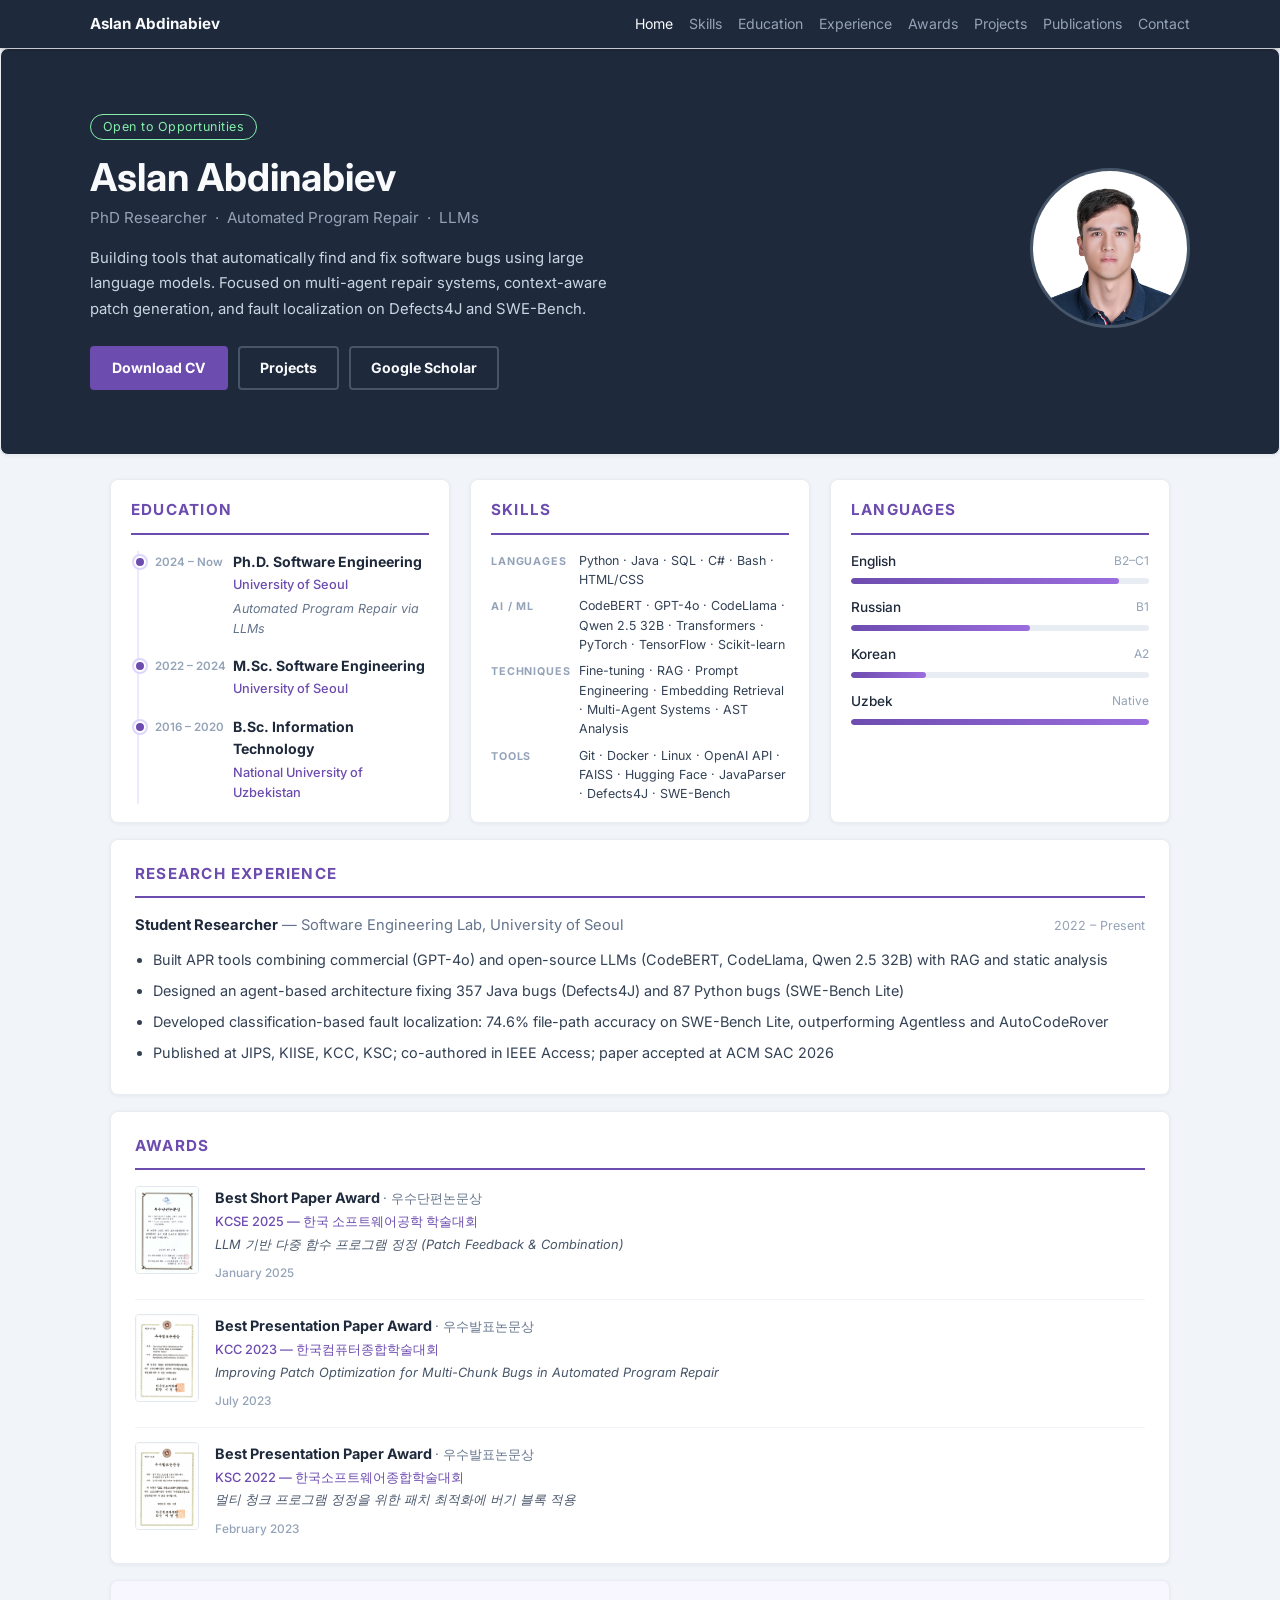
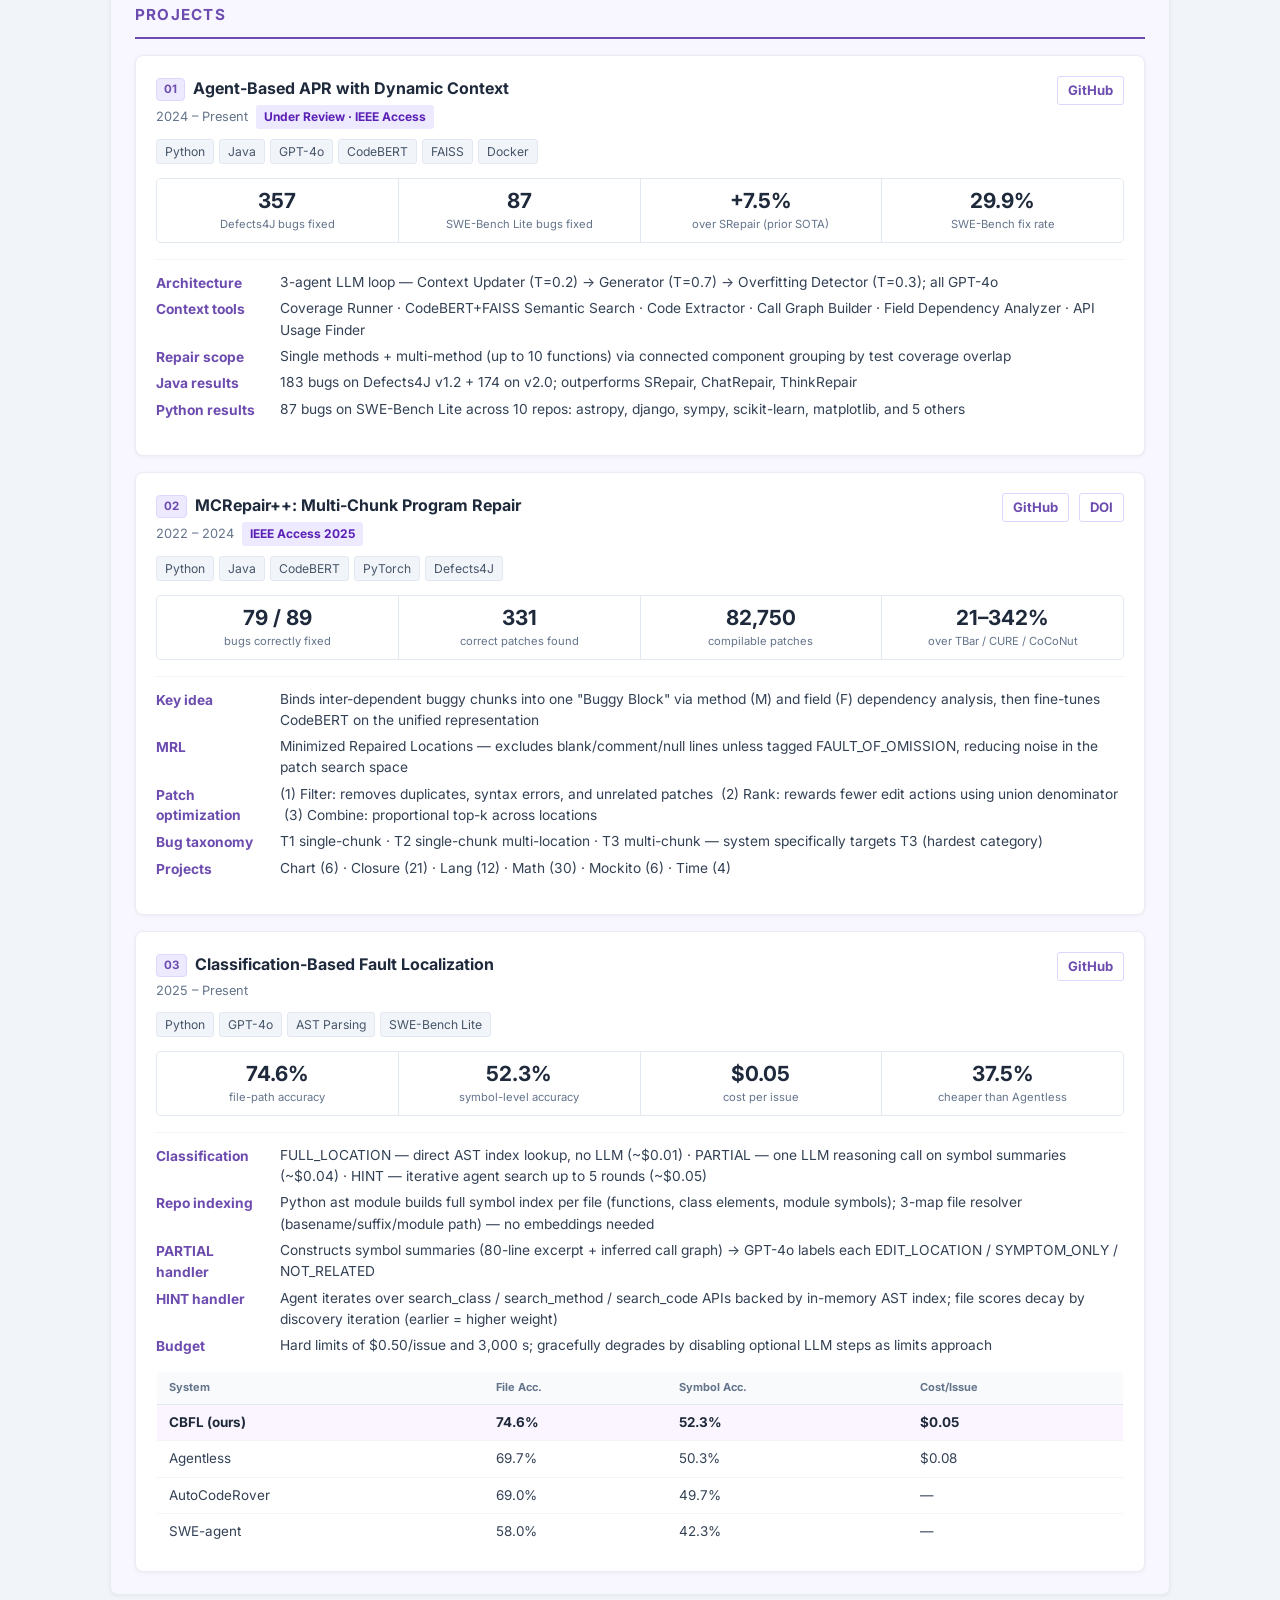
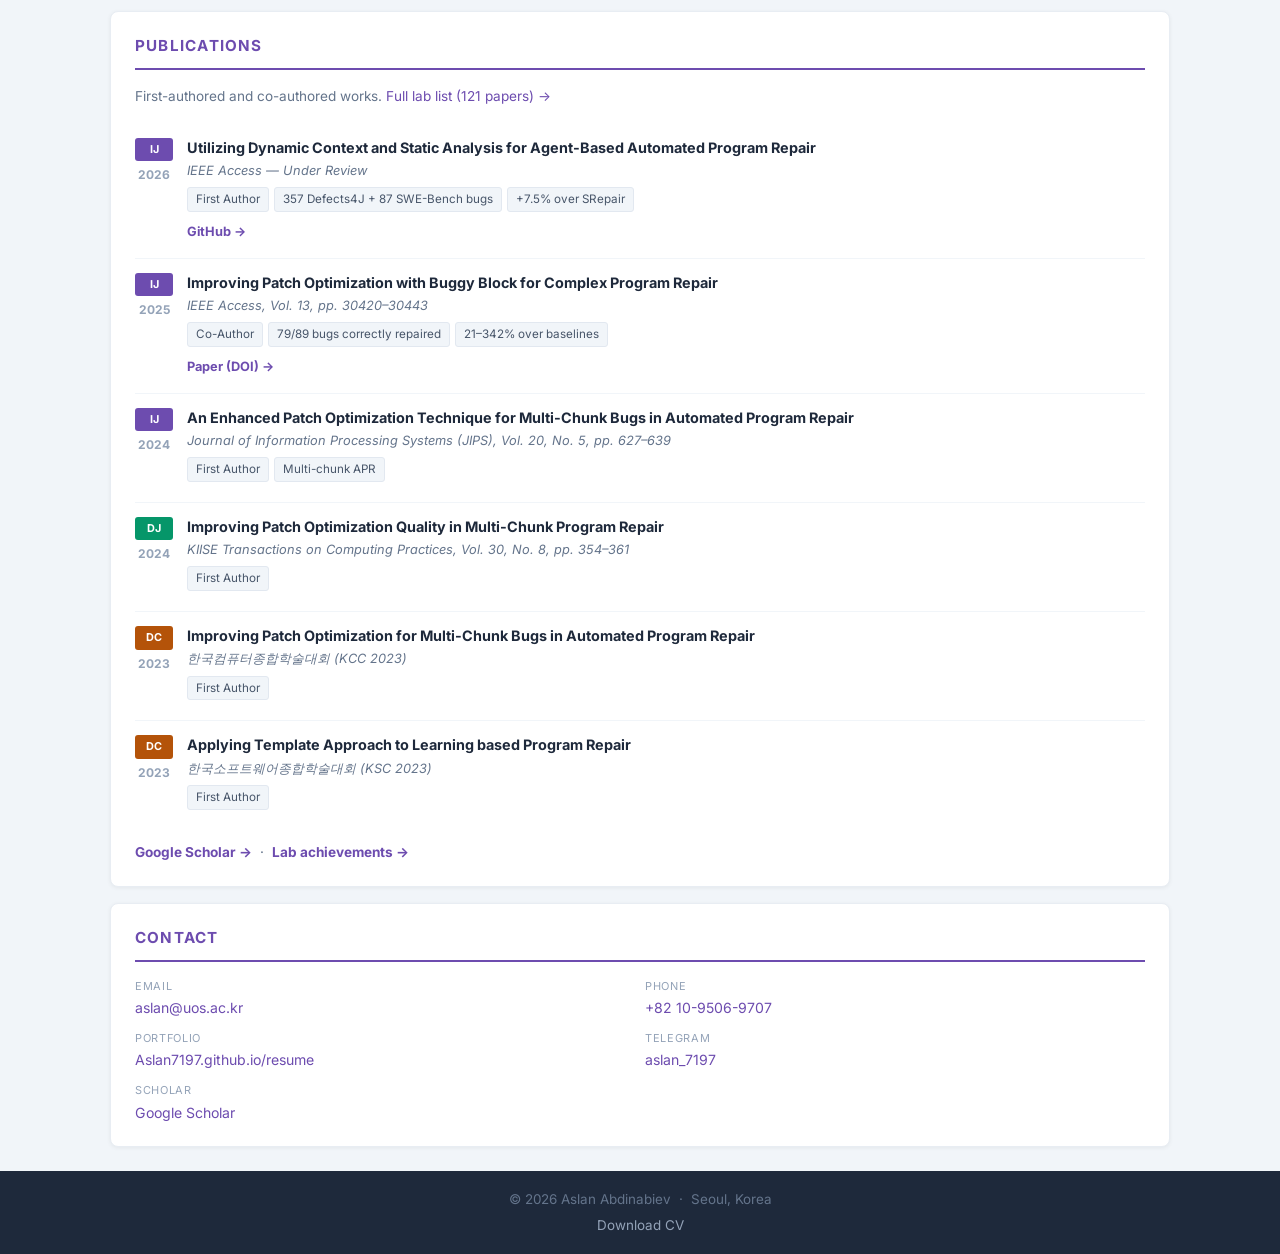
==== index.html @ 69bf35f5 "." ====
<!DOCTYPE html>
<html lang="en">
<head>
  <meta charset="UTF-8" />
  <meta name="viewport" content="width=device-width, initial-scale=1.0" />
  <title>Aslan Abdinabiev – Software Engineer</title>
  <link rel="stylesheet" href="style.css" />
</head>
<body>

  <!-- Sticky Navigation -->
  <nav id="navbar">
    <div class="nav-inner">
      <span class="nav-name">Aslan Abdinabiev</span>
      <ul>
        <li><a href="#hero">Home</a></li>
        <li><a href="#skills">Skills</a></li>
        <li><a href="#education">Education</a></li>
        <li><a href="#research-experience">Experience</a></li>
        <li><a href="#awards">Awards</a></li>
        <li><a href="#projects">Projects</a></li>
        <li><a href="#publications">Publications</a></li>
        <li><a href="#contact">Contact</a></li>
      </ul>
    </div>
  </nav>

  <!-- Hero -->
  <section id="hero">
    <div class="hero-inner">
      <div class="hero-text">
        <p class="hero-badge">Open to Opportunities</p>
        <h1>Aslan Abdinabiev</h1>
        <p class="hero-role">PhD Researcher &nbsp;·&nbsp; Automated Program Repair &nbsp;·&nbsp; LLMs</p>
        <p class="hero-desc">
          Building tools that automatically find and fix software bugs using large language models.
          Focused on multi-agent repair systems, context-aware patch generation, and fault localization on Defects4J and SWE-Bench.
        </p>
        <div class="hero-buttons">
          <a href="files/Aslan_CV(2026.02.20).pdf" download class="btn btn-primary">Download CV</a>
          <a href="#projects" class="btn btn-outline">Projects</a>
          <a href="https://scholar.google.com/citations?user=W-YakaQAAAAJ&hl=en" target="_blank" class="btn btn-outline">Google Scholar</a>
        </div>
      </div>
      <div class="hero-photo">
        <img src="photo.jpg" alt="Aslan Abdinabiev" />
      </div>
    </div>
  </section>

  <main>

    <!-- ── Top row: Education · Skills · Languages ── -->
    <div class="top-row">

      <section id="education">
        <h2>Education</h2>
        <div class="edu-timeline">
          <div class="edu-item">
            <div class="edu-year">2024 – Now</div>
            <div class="edu-body">
              <p class="edu-degree">Ph.D. Software Engineering</p>
              <p class="edu-school"><a href="https://www.uos.ac.kr/main.do" target="_blank">University of Seoul</a></p>
              <p class="edu-note">Automated Program Repair via LLMs</p>
            </div>
          </div>
          <div class="edu-item">
            <div class="edu-year">2022 – 2024</div>
            <div class="edu-body">
              <p class="edu-degree">M.Sc. Software Engineering</p>
              <p class="edu-school"><a href="https://www.uos.ac.kr/main.do" target="_blank">University of Seoul</a></p>
            </div>
          </div>
          <div class="edu-item">
            <div class="edu-year">2016 – 2020</div>
            <div class="edu-body">
              <p class="edu-degree">B.Sc. Information Technology</p>
              <p class="edu-school"><a href="https://nuu.uz/en/" target="_blank">National University of Uzbekistan</a></p>
            </div>
          </div>
        </div>
      </section>

      <section id="skills">
        <h2>Skills</h2>
        <div class="skill-group">
          <span class="skill-label">Languages</span>
          <p>Python · Java · SQL · C# · Bash · HTML/CSS</p>
        </div>
        <div class="skill-group">
          <span class="skill-label">AI / ML</span>
          <p>CodeBERT · GPT-4o · CodeLlama · Qwen 2.5 32B · Transformers · PyTorch · TensorFlow · Scikit-learn</p>
        </div>
        <div class="skill-group">
          <span class="skill-label">Techniques</span>
          <p>Fine-tuning · RAG · Prompt Engineering · Embedding Retrieval · Multi-Agent Systems · AST Analysis</p>
        </div>
        <div class="skill-group">
          <span class="skill-label">Tools</span>
          <p>Git · Docker · Linux · OpenAI API · FAISS · Hugging Face · JavaParser · Defects4J · SWE-Bench</p>
        </div>
      </section>

      <section id="languages">
        <h2>Languages</h2>
        <div class="language">
          <div class="lang-row"><span>English</span><span class="lang-level">B2–C1</span></div>
          <div class="progress-bar"><div class="progress" style="width:90%"></div></div>
        </div>
        <div class="language">
          <div class="lang-row"><span>Russian</span><span class="lang-level">B1</span></div>
          <div class="progress-bar"><div class="progress" style="width:60%"></div></div>
        </div>
        <div class="language">
          <div class="lang-row"><span>Korean</span><span class="lang-level">A2</span></div>
          <div class="progress-bar"><div class="progress" style="width:25%"></div></div>
        </div>
        <div class="language">
          <div class="lang-row"><span>Uzbek</span><span class="lang-level">Native</span></div>
          <div class="progress-bar"><div class="progress" style="width:100%"></div></div>
        </div>
      </section>

    </div><!-- /top-row -->

    <!-- ── Full-width sections ── -->

        <!-- Research Experience -->
        <section id="research-experience">
          <h2>Research Experience</h2>
          <div class="exp-header">
            <div>
              <strong>Student Researcher</strong>
              <span class="exp-org">— Software Engineering Lab, University of Seoul</span>
            </div>
            <span class="exp-date">2022 – Present</span>
          </div>
          <ul class="exp-bullets">
            <li>Built APR tools combining commercial (GPT-4o) and open-source LLMs (CodeBERT, CodeLlama, Qwen 2.5 32B) with RAG and static analysis</li>
            <li>Designed an agent-based architecture fixing 357 Java bugs (Defects4J) and 87 Python bugs (SWE-Bench Lite)</li>
            <li>Developed classification-based fault localization: 74.6% file-path accuracy on SWE-Bench Lite, outperforming Agentless and AutoCodeRover</li>
            <li>Published at JIPS, KIISE, KCC, KSC; co-authored in IEEE Access; paper accepted at ACM SAC 2026</li>
          </ul>
        </section>

        <!-- Awards -->
        <section id="awards">
          <h2>Awards</h2>
          <div class="award-list">

            <div class="award-item">
              <a href="awards/KSCE2025.png" target="_blank" class="award-thumb-link">
                <img src="awards/KSCE2025.png" alt="Best Short Paper Award KCSE 2025" class="award-thumb" />
              </a>
              <div class="award-body">
                <p class="award-name">Best Short Paper Award <span class="award-kr">· 우수단편논문상</span></p>
                <p class="award-venue">KCSE 2025 — 한국 소프트웨어공학 학술대회</p>
                <p class="award-paper">LLM 기반 다중 함수 프로그램 정정 (Patch Feedback &amp; Combination)</p>
                <span class="award-date">January 2025</span>
              </div>
            </div>

            <div class="award-item">
              <a href="awards/KSC2023.png" target="_blank" class="award-thumb-link">
                <img src="awards/KSC2023.png" alt="Best Presentation Paper Award KCC 2023" class="award-thumb" />
              </a>
              <div class="award-body">
                <p class="award-name">Best Presentation Paper Award <span class="award-kr">· 우수발표논문상</span></p>
                <p class="award-venue">KCC 2023 — 한국컴퓨터종합학술대회</p>
                <p class="award-paper">Improving Patch Optimization for Multi-Chunk Bugs in Automated Program Repair</p>
                <span class="award-date">July 2023</span>
              </div>
            </div>

            <div class="award-item">
              <a href="awards/KCC2022.png" target="_blank" class="award-thumb-link">
                <img src="awards/KCC2022.png" alt="Best Presentation Paper Award KSC 2022" class="award-thumb" />
              </a>
              <div class="award-body">
                <p class="award-name">Best Presentation Paper Award <span class="award-kr">· 우수발표논문상</span></p>
                <p class="award-venue">KSC 2022 — 한국소프트웨어종합학술대회</p>
                <p class="award-paper">멀티 청크 프로그램 정정을 위한 패치 최적화에 버기 블록 적용</p>
                <span class="award-date">February 2023</span>
              </div>
            </div>

          </div>
        </section>

        <!-- Projects -->
        <section id="projects">
          <h2>Projects</h2>

          <!-- Project 1 -->
          <div class="project-card">
            <div class="proj-top">
              <div class="proj-title-block">
                <h3><span class="proj-num">01</span> Agent-Based APR with Dynamic Context</h3>
                <div class="proj-meta">
                  <span class="proj-year">2024 – Present</span>
                  <span class="proj-chip">Under Review · IEEE Access</span>
                </div>
              </div>
              <div class="proj-actions">
                <a href="https://github.com/soft7197/dcsa4apr" target="_blank">GitHub</a>
              </div>
            </div>

            <div class="proj-stack">
              <span>Python</span><span>Java</span><span>GPT-4o</span><span>CodeBERT</span><span>FAISS</span><span>Docker</span>
            </div>

            <div class="proj-metrics">
              <div class="proj-metric">
                <strong>357</strong>
                <span>Defects4J bugs fixed</span>
              </div>
              <div class="proj-metric">
                <strong>87</strong>
                <span>SWE-Bench Lite bugs fixed</span>
              </div>
              <div class="proj-metric">
                <strong>+7.5%</strong>
                <span>over SRepair (prior SOTA)</span>
              </div>
              <div class="proj-metric">
                <strong>29.9%</strong>
                <span>SWE-Bench fix rate</span>
              </div>
            </div>

            <dl class="proj-specs">
              <dt>Architecture</dt>
              <dd>3-agent LLM loop — Context Updater (T=0.2) → Generator (T=0.7) → Overfitting Detector (T=0.3); all GPT-4o</dd>

              <dt>Context tools</dt>
              <dd>Coverage Runner · CodeBERT+FAISS Semantic Search · Code Extractor · Call Graph Builder · Field Dependency Analyzer · API Usage Finder</dd>

              <dt>Repair scope</dt>
              <dd>Single methods + multi-method (up to 10 functions) via connected component grouping by test coverage overlap</dd>

              <dt>Java results</dt>
              <dd>183 bugs on Defects4J v1.2 + 174 on v2.0; outperforms SRepair, ChatRepair, ThinkRepair</dd>

              <dt>Python results</dt>
              <dd>87 bugs on SWE-Bench Lite across 10 repos: astropy, django, sympy, scikit-learn, matplotlib, and 5 others</dd>
            </dl>
          </div>

          <!-- Project 2 -->
          <div class="project-card">
            <div class="proj-top">
              <div class="proj-title-block">
                <h3><span class="proj-num">02</span> MCRepair++: Multi-Chunk Program Repair</h3>
                <div class="proj-meta">
                  <span class="proj-year">2022 – 2024</span>
                  <span class="proj-chip">IEEE Access 2025</span>
                </div>
              </div>
              <div class="proj-actions">
                <a href="https://github.com/kimjisung78/MCRepair-Plus-Plus" target="_blank">GitHub</a>
                <a href="https://doi.org/10.1109/ACCESS.2025.3541336" target="_blank">DOI</a>
              </div>
            </div>

            <div class="proj-stack">
              <span>Python</span><span>Java</span><span>CodeBERT</span><span>PyTorch</span><span>Defects4J</span>
            </div>

            <div class="proj-metrics">
              <div class="proj-metric">
                <strong>79 / 89</strong>
                <span>bugs correctly fixed</span>
              </div>
              <div class="proj-metric">
                <strong>331</strong>
                <span>correct patches found</span>
              </div>
              <div class="proj-metric">
                <strong>82,750</strong>
                <span>compilable patches</span>
              </div>
              <div class="proj-metric">
                <strong>21–342%</strong>
                <span>over TBar / CURE / CoCoNut</span>
              </div>
            </div>

            <dl class="proj-specs">
              <dt>Key idea</dt>
              <dd>Binds inter-dependent buggy chunks into one "Buggy Block" via method (M) and field (F) dependency analysis, then fine-tunes CodeBERT on the unified representation</dd>

              <dt>MRL</dt>
              <dd>Minimized Repaired Locations — excludes blank/comment/null lines unless tagged FAULT_OF_OMISSION, reducing noise in the patch search space</dd>

              <dt>Patch optimization</dt>
              <dd>(1) Filter: removes duplicates, syntax errors, and unrelated patches &nbsp;(2) Rank: rewards fewer edit actions using union denominator &nbsp;(3) Combine: proportional top-k across locations</dd>

              <dt>Bug taxonomy</dt>
              <dd>T1 single-chunk · T2 single-chunk multi-location · T3 multi-chunk — system specifically targets T3 (hardest category)</dd>

              <dt>Projects</dt>
              <dd>Chart (6) · Closure (21) · Lang (12) · Math (30) · Mockito (6) · Time (4)</dd>
            </dl>
          </div>

          <!-- Project 3 -->
          <div class="project-card">
            <div class="proj-top">
              <div class="proj-title-block">
                <h3><span class="proj-num">03</span> Classification-Based Fault Localization</h3>
                <div class="proj-meta">
                  <span class="proj-year">2025 – Present</span>
                </div>
              </div>
              <div class="proj-actions">
                <a href="https://github.com/soft7197/cbfl" target="_blank">GitHub</a>
              </div>
            </div>

            <div class="proj-stack">
              <span>Python</span><span>GPT-4o</span><span>AST Parsing</span><span>SWE-Bench Lite</span>
            </div>

            <div class="proj-metrics">
              <div class="proj-metric">
                <strong>74.6%</strong>
                <span>file-path accuracy</span>
              </div>
              <div class="proj-metric">
                <strong>52.3%</strong>
                <span>symbol-level accuracy</span>
              </div>
              <div class="proj-metric">
                <strong>$0.05</strong>
                <span>cost per issue</span>
              </div>
              <div class="proj-metric">
                <strong>37.5%</strong>
                <span>cheaper than Agentless</span>
              </div>
            </div>

            <dl class="proj-specs">
              <dt>Classification</dt>
              <dd>FULL_LOCATION — direct AST index lookup, no LLM (~$0.01) · PARTIAL — one LLM reasoning call on symbol summaries (~$0.04) · HINT — iterative agent search up to 5 rounds (~$0.05)</dd>

              <dt>Repo indexing</dt>
              <dd>Python ast module builds full symbol index per file (functions, class elements, module symbols); 3-map file resolver (basename/suffix/module path) — no embeddings needed</dd>

              <dt>PARTIAL handler</dt>
              <dd>Constructs symbol summaries (80-line excerpt + inferred call graph) → GPT-4o labels each EDIT_LOCATION / SYMPTOM_ONLY / NOT_RELATED</dd>

              <dt>HINT handler</dt>
              <dd>Agent iterates over search_class / search_method / search_code APIs backed by in-memory AST index; file scores decay by discovery iteration (earlier = higher weight)</dd>

              <dt>Budget</dt>
              <dd>Hard limits of $0.50/issue and 3,000 s; gracefully degrades by disabling optional LLM steps as limits approach</dd>
            </dl>

            <table class="cmp-table">
              <thead>
                <tr><th>System</th><th>File Acc.</th><th>Symbol Acc.</th><th>Cost/Issue</th></tr>
              </thead>
              <tbody>
                <tr class="ours"><td><strong>CBFL (ours)</strong></td><td><strong>74.6%</strong></td><td><strong>52.3%</strong></td><td><strong>$0.05</strong></td></tr>
                <tr><td>Agentless</td><td>69.7%</td><td>50.3%</td><td>$0.08</td></tr>
                <tr><td>AutoCodeRover</td><td>69.0%</td><td>49.7%</td><td>—</td></tr>
                <tr><td>SWE-agent</td><td>58.0%</td><td>42.3%</td><td>—</td></tr>
              </tbody>
            </table>
          </div>
        </section>

        <!-- Publications -->
        <section id="publications">
          <h2>Publications</h2>
          <p class="pub-note">
            First-authored and co-authored works.
            <a href="https://selab.uos.ac.kr/lab-achievements" target="_blank">Full lab list (121 papers) →</a>
          </p>

          <div class="pub-list">

            <div class="pub-item">
              <div class="pub-left">
                <span class="pub-badge ij">IJ</span>
                <span class="pub-year">2026</span>
              </div>
              <div class="pub-right">
                <p class="pub-title">Utilizing Dynamic Context and Static Analysis for Agent-Based Automated Program Repair</p>
                <p class="pub-venue">IEEE Access — Under Review</p>
                <div class="pub-chips">
                  <span>First Author</span><span>357 Defects4J + 87 SWE-Bench bugs</span><span>+7.5% over SRepair</span>
                </div>
                <a href="https://github.com/soft7197/dcsa4apr" target="_blank" class="pub-link">GitHub →</a>
              </div>
            </div>

            <div class="pub-item">
              <div class="pub-left">
                <span class="pub-badge ij">IJ</span>
                <span class="pub-year">2025</span>
              </div>
              <div class="pub-right">
                <p class="pub-title">Improving Patch Optimization with Buggy Block for Complex Program Repair</p>
                <p class="pub-venue">IEEE Access, Vol. 13, pp. 30420–30443</p>
                <div class="pub-chips">
                  <span>Co-Author</span><span>79/89 bugs correctly repaired</span><span>21–342% over baselines</span>
                </div>
                <a href="https://doi.org/10.1109/ACCESS.2025.3541336" target="_blank" class="pub-link">Paper (DOI) →</a>
              </div>
            </div>

            <div class="pub-item">
              <div class="pub-left">
                <span class="pub-badge ij">IJ</span>
                <span class="pub-year">2024</span>
              </div>
              <div class="pub-right">
                <p class="pub-title">An Enhanced Patch Optimization Technique for Multi-Chunk Bugs in Automated Program Repair</p>
                <p class="pub-venue">Journal of Information Processing Systems (JIPS), Vol. 20, No. 5, pp. 627–639</p>
                <div class="pub-chips">
                  <span>First Author</span><span>Multi-chunk APR</span>
                </div>
              </div>
            </div>

            <div class="pub-item">
              <div class="pub-left">
                <span class="pub-badge dj">DJ</span>
                <span class="pub-year">2024</span>
              </div>
              <div class="pub-right">
                <p class="pub-title">Improving Patch Optimization Quality in Multi-Chunk Program Repair</p>
                <p class="pub-venue">KIISE Transactions on Computing Practices, Vol. 30, No. 8, pp. 354–361</p>
                <div class="pub-chips">
                  <span>First Author</span>
                </div>
              </div>
            </div>

            <div class="pub-item">
              <div class="pub-left">
                <span class="pub-badge dc">DC</span>
                <span class="pub-year">2023</span>
              </div>
              <div class="pub-right">
                <p class="pub-title">Improving Patch Optimization for Multi-Chunk Bugs in Automated Program Repair</p>
                <p class="pub-venue">한국컴퓨터종합학술대회 (KCC 2023)</p>
                <div class="pub-chips"><span>First Author</span></div>
              </div>
            </div>

            <div class="pub-item">
              <div class="pub-left">
                <span class="pub-badge dc">DC</span>
                <span class="pub-year">2023</span>
              </div>
              <div class="pub-right">
                <p class="pub-title">Applying Template Approach to Learning based Program Repair</p>
                <p class="pub-venue">한국소프트웨어종합학술대회 (KSC 2023)</p>
                <div class="pub-chips"><span>First Author</span></div>
              </div>
            </div>

          </div>

          <p class="pub-footer-links">
            <a href="https://scholar.google.com/citations?user=W-YakaQAAAAJ&hl=en" target="_blank">Google Scholar →</a>
            &nbsp;·&nbsp;
            <a href="https://selab.uos.ac.kr/lab-achievements" target="_blank">Lab achievements →</a>
          </p>
        </section>

        <!-- Contact -->
        <section id="contact">
          <h2>Contact</h2>
          <div class="contact-grid">
            <div class="contact-item"><span>Email</span><a href="mailto:aslan@uos.ac.kr">aslan@uos.ac.kr</a></div>
            <div class="contact-item"><span>Phone</span><a href="tel:+821095069707">+82 10-9506-9707</a></div>
            <div class="contact-item"><span>Portfolio</span><a href="https://Aslan7197.github.io/resume" target="_blank">Aslan7197.github.io/resume</a></div>
            <div class="contact-item"><span>Telegram</span><a href="https://t.me/aslan_7197" target="_blank">aslan_7197</a></div>
            <div class="contact-item"><span>Scholar</span><a href="https://scholar.google.com/citations?user=W-YakaQAAAAJ&hl=en" target="_blank">Google Scholar</a></div>
          </div>
        </section>

  </main>

  <footer>
    <p>&copy; 2026 Aslan Abdinabiev &nbsp;·&nbsp; Seoul, Korea</p>
    <p><a href="files/Aslan_CV(2026.02.20).pdf" download>Download CV</a></p>
  </footer>

  <script src="script.js"></script>
</body>
</html>
---- style.css ----
@import url('https://fonts.googleapis.com/css2?family=Inter:wght@400;500;600;700&display=swap');

/* ── Reset ── */
* { margin: 0; padding: 0; box-sizing: border-box; }
html { scroll-behavior: smooth; }

body {
  font-family: 'Inter', Arial, sans-serif;
  line-height: 1.6;
  color: #1e293b;
  background: #f1f5f9;
}

/* ── Navbar ── */
#navbar {
  position: sticky;
  top: 0;
  z-index: 100;
  background: #1e293b;
  padding: 11px 24px;
  box-shadow: 0 1px 4px rgba(0,0,0,0.25);
}
.nav-inner {
  max-width: 1100px;
  margin: 0 auto;
  display: flex;
  align-items: center;
  justify-content: space-between;
  gap: 12px;
  flex-wrap: wrap;
}
.nav-name { color: #f8fafc; font-weight: bold; font-size: 0.95em; }
#navbar ul { list-style: none; display: flex; flex-wrap: wrap; gap: 4px 16px; }
#navbar ul li a { color: #94a3b8; text-decoration: none; font-size: 0.88em; transition: color 0.15s; }
#navbar ul li a:hover,
#navbar ul li a.active { color: #f8fafc; }

/* ── Hero ── */
#hero {
  background: #1e293b;
  color: #f8fafc;
  padding: 64px 24px;
}
.hero-inner {
  max-width: 1100px;
  margin: 0 auto;
  display: flex;
  align-items: center;
  gap: 48px;
  flex-wrap: wrap;
}
.hero-text { flex: 1; min-width: 280px; }
.hero-badge {
  display: inline-block;
  font-size: 0.78em;
  color: #86efac;
  border: 1px solid #86efac;
  border-radius: 20px;
  padding: 2px 12px;
  margin-bottom: 14px;
  letter-spacing: 0.04em;
}
.hero-text h1 { font-size: 2.4em; font-weight: bold; margin-bottom: 6px; line-height: 1.2; }
.hero-role { color: #94a3b8; font-size: 0.95em; margin-bottom: 16px; }
.hero-desc { color: #cbd5e1; font-size: 0.93em; line-height: 1.7; margin-bottom: 24px; max-width: 520px; }
.hero-buttons { display: flex; flex-wrap: wrap; gap: 10px; }
.btn {
  display: inline-block;
  padding: 9px 20px;
  border-radius: 4px;
  font-size: 0.88em;
  font-weight: bold;
  text-decoration: none;
  transition: background 0.15s, border-color 0.15s;
}
.btn-primary { background: #6d4caf; color: #fff; border: 2px solid #6d4caf; }
.btn-primary:hover { background: #5b3fa0; border-color: #5b3fa0; }
.btn-outline { background: transparent; color: #f8fafc; border: 2px solid #475569; }
.btn-outline:hover { border-color: #94a3b8; }

.hero-photo img {
  width: 160px; height: 160px;
  border-radius: 50%;
  object-fit: cover;
  border: 3px solid #475569;
}

/* ── Main layout ── */
main {
  max-width: 1100px;
  margin: 24px auto;
  padding: 0 20px;
}

/* Top 3-column row: Education · Skills · Languages */
.top-row {
  display: grid;
  grid-template-columns: repeat(3, 1fr);
  gap: 20px;
  margin-bottom: 16px;
  align-items: stretch;
}
.top-row section { margin-bottom: 0; height: 100%; }

/* ── Section base ── */
section {
  background: #fff;
  border: 1px solid #e8edf3;
  border-radius: 8px;
  padding: 22px 24px;
  margin-bottom: 16px;
  box-shadow: 0 1px 4px rgba(0,0,0,0.06);
  transition: box-shadow 0.2s;
}
section:last-child { margin-bottom: 0; }
section h2 {
  font-size: 0.95em;
  font-weight: 700;
  text-transform: uppercase;
  letter-spacing: 0.08em;
  color: #6d4caf;
  margin-bottom: 16px;
  padding-bottom: 10px;
  border-bottom: 2px solid #6d4caf;
}

/* ── Research Experience ── */
.exp-header {
  display: flex;
  justify-content: space-between;
  align-items: baseline;
  flex-wrap: wrap;
  gap: 6px;
  margin-bottom: 10px;
  font-size: 0.92em;
}
.exp-org { color: #64748b; }
.exp-date { font-size: 0.85em; color: #94a3b8; white-space: nowrap; }
.exp-bullets {
  list-style: disc;
  padding-left: 18px;
}
.exp-bullets li {
  font-size: 0.9em;
  color: #334155;
  margin-bottom: 8px;
  line-height: 1.6;
}

/* Projects section tinted background */
#projects { background: #f8f7ff; }

/* Project number badge */
.proj-num {
  display: inline-block;
  font-size: 0.72em;
  font-weight: 700;
  color: #6d4caf;
  background: #ede9fe;
  border: 1px solid #ddd6fe;
  border-radius: 4px;
  padding: 1px 7px;
  margin-right: 4px;
  vertical-align: middle;
}

/* ── Project Cards ── */
.project-card {
  border: 1px solid #e8edf3;
  border-radius: 8px;
  padding: 20px;
  margin-bottom: 16px;
  background: #fff;
  box-shadow: 0 1px 4px rgba(0,0,0,0.05);
  transition: box-shadow 0.2s, border-color 0.2s;
}
.project-card:hover {
  box-shadow: 0 4px 16px rgba(109,76,175,0.1);
  border-color: #ddd6fe;
}
.project-card:last-child { margin-bottom: 0; }

.proj-top {
  display: flex;
  justify-content: space-between;
  align-items: flex-start;
  gap: 12px;
  margin-bottom: 10px;
  flex-wrap: wrap;
}
.proj-title-block h3 { font-size: 1em; color: #1e293b; margin-bottom: 4px; }
.proj-meta { display: flex; gap: 8px; align-items: center; flex-wrap: wrap; }
.proj-year { font-size: 0.8em; color: #64748b; }
.proj-chip {
  font-size: 0.75em;
  background: #ede9fe;
  color: #5b21b6;
  padding: 2px 8px;
  border-radius: 3px;
  font-weight: bold;
}
.proj-actions { display: flex; gap: 10px; flex-shrink: 0; }
.proj-actions a {
  font-size: 0.82em;
  color: #6d4caf;
  text-decoration: none;
  font-weight: bold;
  border: 1px solid #ddd6fe;
  padding: 3px 10px;
  border-radius: 3px;
  transition: background 0.15s;
}
.proj-actions a:hover { background: #f5f3ff; }

/* Stack badges */
.proj-stack {
  display: flex;
  flex-wrap: wrap;
  gap: 5px;
  margin-bottom: 14px;
}
.proj-stack span {
  font-size: 0.76em;
  background: #f1f5f9;
  color: #475569;
  padding: 2px 8px;
  border-radius: 3px;
  border: 1px solid #e2e8f0;
}

/* Metrics row */
.proj-metrics {
  display: grid;
  grid-template-columns: repeat(4, 1fr);
  gap: 1px;
  background: #e2e8f0;
  border: 1px solid #e2e8f0;
  border-radius: 5px;
  overflow: hidden;
  margin-bottom: 16px;
}
.proj-metric {
  background: #fff;
  padding: 10px 12px;
  text-align: center;
}
.proj-metric strong {
  display: block;
  font-size: 1.3em;
  color: #1e293b;
  line-height: 1.2;
}
.proj-metric span {
  display: block;
  font-size: 0.7em;
  color: #64748b;
  margin-top: 3px;
  line-height: 1.3;
}

/* Spec sheet (definition list) */
.proj-specs {
  display: grid;
  grid-template-columns: 110px 1fr;
  gap: 5px 14px;
  font-size: 0.86em;
  margin-bottom: 14px;
  border-top: 1px solid #f1f5f9;
  padding-top: 12px;
}
.proj-specs dt {
  color: #6d4caf;
  font-weight: bold;
  padding-top: 1px;
  line-height: 1.5;
}
.proj-specs dd {
  color: #334155;
  line-height: 1.55;
}

/* Comparison table */
.cmp-table {
  width: 100%;
  border-collapse: collapse;
  font-size: 0.84em;
  border-radius: 5px;
  overflow: hidden;
  border: 1px solid #e2e8f0;
}
.cmp-table th {
  background: #f8fafc;
  text-align: left;
  padding: 7px 12px;
  font-size: 0.82em;
  color: #64748b;
  font-weight: bold;
  border-bottom: 1px solid #e2e8f0;
}
.cmp-table td {
  padding: 7px 12px;
  border-bottom: 1px solid #f1f5f9;
  color: #334155;
}
.cmp-table tbody tr:last-child td { border-bottom: none; }
.cmp-table tr.ours { background: #faf5ff; }
.cmp-table tr.ours td { color: #1e293b; }

/* ── Awards ── */
.award-list { display: flex; flex-direction: column; }
.award-item {
  display: flex;
  align-items: flex-start;
  gap: 16px;
  padding: 14px 0;
  border-bottom: 1px solid #f1f5f9;
}
.award-item:last-child { border-bottom: none; padding-bottom: 0; }
.award-item:first-child { padding-top: 0; }
.award-thumb-link { flex-shrink: 0; }
.award-thumb {
  width: 64px;
  height: 88px;
  object-fit: cover;
  object-position: top;
  border: 1px solid #e2e8f0;
  border-radius: 4px;
  display: block;
  transition: opacity 0.15s;
}
.award-thumb:hover { opacity: 0.8; }
.award-body { flex: 1; min-width: 0; }
.award-name {
  font-size: 0.9em;
  font-weight: 700;
  color: #1e293b;
  margin-bottom: 3px;
}
.award-kr { font-weight: 400; color: #64748b; font-size: 0.92em; }
.award-venue {
  font-size: 0.8em;
  color: #6d4caf;
  font-weight: 500;
  margin-bottom: 3px;
}
.award-paper {
  font-size: 0.8em;
  color: #475569;
  font-style: italic;
  margin-bottom: 5px;
  line-height: 1.45;
}
.award-date { font-size: 0.74em; color: #94a3b8; font-weight: 500; }

/* ── Publications ── */
.pub-note { font-size: 0.85em; color: #64748b; margin-bottom: 16px; }
.pub-note a { color: #6d4caf; text-decoration: none; }
.pub-note a:hover { text-decoration: underline; }

.pub-list { display: flex; flex-direction: column; gap: 0; }
.pub-item {
  display: flex;
  gap: 14px;
  padding: 14px 0;
  border-bottom: 1px solid #f1f5f9;
}
.pub-item:last-child { border-bottom: none; }
.pub-left {
  display: flex;
  flex-direction: column;
  align-items: center;
  gap: 4px;
  flex-shrink: 0;
  width: 38px;
}
.pub-badge {
  font-size: 0.68em;
  font-weight: bold;
  padding: 3px 6px;
  border-radius: 3px;
  color: #fff;
  text-align: center;
  width: 100%;
}
.pub-badge.ij { background: #6d4caf; }
.pub-badge.ic { background: #1d4ed8; }
.pub-badge.dj { background: #059669; }
.pub-badge.dc { background: #b45309; }
.pub-year { font-size: 0.75em; color: #94a3b8; font-weight: bold; }

.pub-right { flex: 1; }
.pub-title { font-size: 0.9em; font-weight: bold; color: #1e293b; margin-bottom: 3px; line-height: 1.4; }
.pub-venue { font-size: 0.8em; color: #64748b; margin-bottom: 6px; font-style: italic; }
.pub-chips { display: flex; flex-wrap: wrap; gap: 5px; margin-bottom: 6px; }
.pub-chips span {
  font-size: 0.73em;
  background: #f1f5f9;
  color: #475569;
  padding: 2px 8px;
  border-radius: 3px;
  border: 1px solid #e2e8f0;
}
.pub-link { font-size: 0.8em; color: #6d4caf; text-decoration: none; font-weight: bold; }
.pub-link:hover { text-decoration: underline; }
.pub-footer-links { font-size: 0.85em; color: #64748b; margin-top: 12px; }
.pub-footer-links a { color: #6d4caf; text-decoration: none; font-weight: bold; }
.pub-footer-links a:hover { text-decoration: underline; }

/* ── Contact ── */
.contact-grid {
  display: grid;
  grid-template-columns: 1fr 1fr;
  gap: 10px;
}
.contact-item {
  display: flex;
  flex-direction: column;
  font-size: 0.88em;
}
.contact-item span { font-size: 0.78em; color: #94a3b8; text-transform: uppercase; letter-spacing: 0.06em; margin-bottom: 2px; }
.contact-item a { color: #6d4caf; text-decoration: none; }
.contact-item a:hover { text-decoration: underline; }

/* ── Top-row sections: slightly tighter padding ── */
.top-row section { padding: 18px 20px; }

/* Skills — label + plain text inline */
.skill-group {
  display: flex;
  align-items: baseline;
  gap: 10px;
  margin-bottom: 7px;
}
.skill-group:last-child { margin-bottom: 0; }
.skill-label {
  flex-shrink: 0;
  width: 78px;
  font-size: 0.67em;
  font-weight: 700;
  text-transform: uppercase;
  letter-spacing: 0.08em;
  color: #94a3b8;
}
.skill-group p {
  font-size: 0.78em;
  color: #334155;
  line-height: 1.55;
}

/* Education timeline */
.edu-timeline {
  border-left: 2px solid #ede9fe;
  padding-left: 16px;
  margin-left: 6px;
}
.edu-item {
  position: relative;
  display: flex;
  gap: 12px;
  margin-bottom: 16px;
}
.edu-item:last-child { margin-bottom: 0; }
.edu-item::before {
  content: '';
  position: absolute;
  left: -21px;
  top: 5px;
  width: 8px;
  height: 8px;
  background: #6d4caf;
  border-radius: 50%;
  border: 2px solid #fff;
  box-shadow: 0 0 0 2px #ddd6fe;
}
.edu-year {
  font-size: 0.72em;
  font-weight: 600;
  color: #94a3b8;
  white-space: nowrap;
  padding-top: 2px;
  width: 66px;
  flex-shrink: 0;
}
.edu-degree { font-size: 0.88em; font-weight: 700; color: #1e293b; }
.edu-school { font-size: 0.8em; margin-top: 2px; }
.edu-school a { color: #6d4caf; text-decoration: none; font-weight: 500; }
.edu-school a:hover { text-decoration: underline; }
.edu-note { font-size: 0.78em; color: #64748b; margin-top: 3px; font-style: italic; }

/* Languages */
.language { margin-bottom: 13px; }
.language:last-child { margin-bottom: 0; }
.lang-row { display: flex; justify-content: space-between; font-size: 0.85em; font-weight: 500; margin-bottom: 6px; }
.lang-level { color: #94a3b8; font-size: 0.88em; font-weight: 400; }
.progress-bar { background: #e8edf3; border-radius: 20px; height: 6px; overflow: hidden; }
.progress { background: linear-gradient(90deg, #6d4caf, #9b6dde); height: 100%; border-radius: 20px; }

/* ── Footer ── */
footer {
  text-align: center;
  padding: 18px;
  background: #1e293b;
  color: #64748b;
  font-size: 0.84em;
  display: flex;
  flex-direction: column;
  gap: 4px;
}
footer a { color: #94a3b8; text-decoration: none; }
footer a:hover { color: #f8fafc; }

/* ── Responsive ── */
@media (max-width: 860px) {
  .top-row { grid-template-columns: 1fr 1fr; }
  .proj-metrics { grid-template-columns: repeat(2, 1fr); }
  .contact-grid { grid-template-columns: 1fr 1fr; }
}

@media (max-width: 600px) {
  .top-row { grid-template-columns: 1fr; }
  .hero-inner { flex-direction: column-reverse; padding: 40px 16px; text-align: center; }
  .hero-text h1 { font-size: 1.8em; }
  .hero-desc { max-width: 100%; }
  .hero-buttons { justify-content: center; }
  .hero-photo img { width: 110px; height: 110px; }
  .nav-inner { flex-direction: column; align-items: flex-start; }
  #navbar ul { gap: 4px 10px; }
  main { padding: 0 12px; }
  .proj-specs { grid-template-columns: 90px 1fr; }
  .contact-grid { grid-template-columns: 1fr; }
  .proj-metrics { grid-template-columns: repeat(2, 1fr); }
}
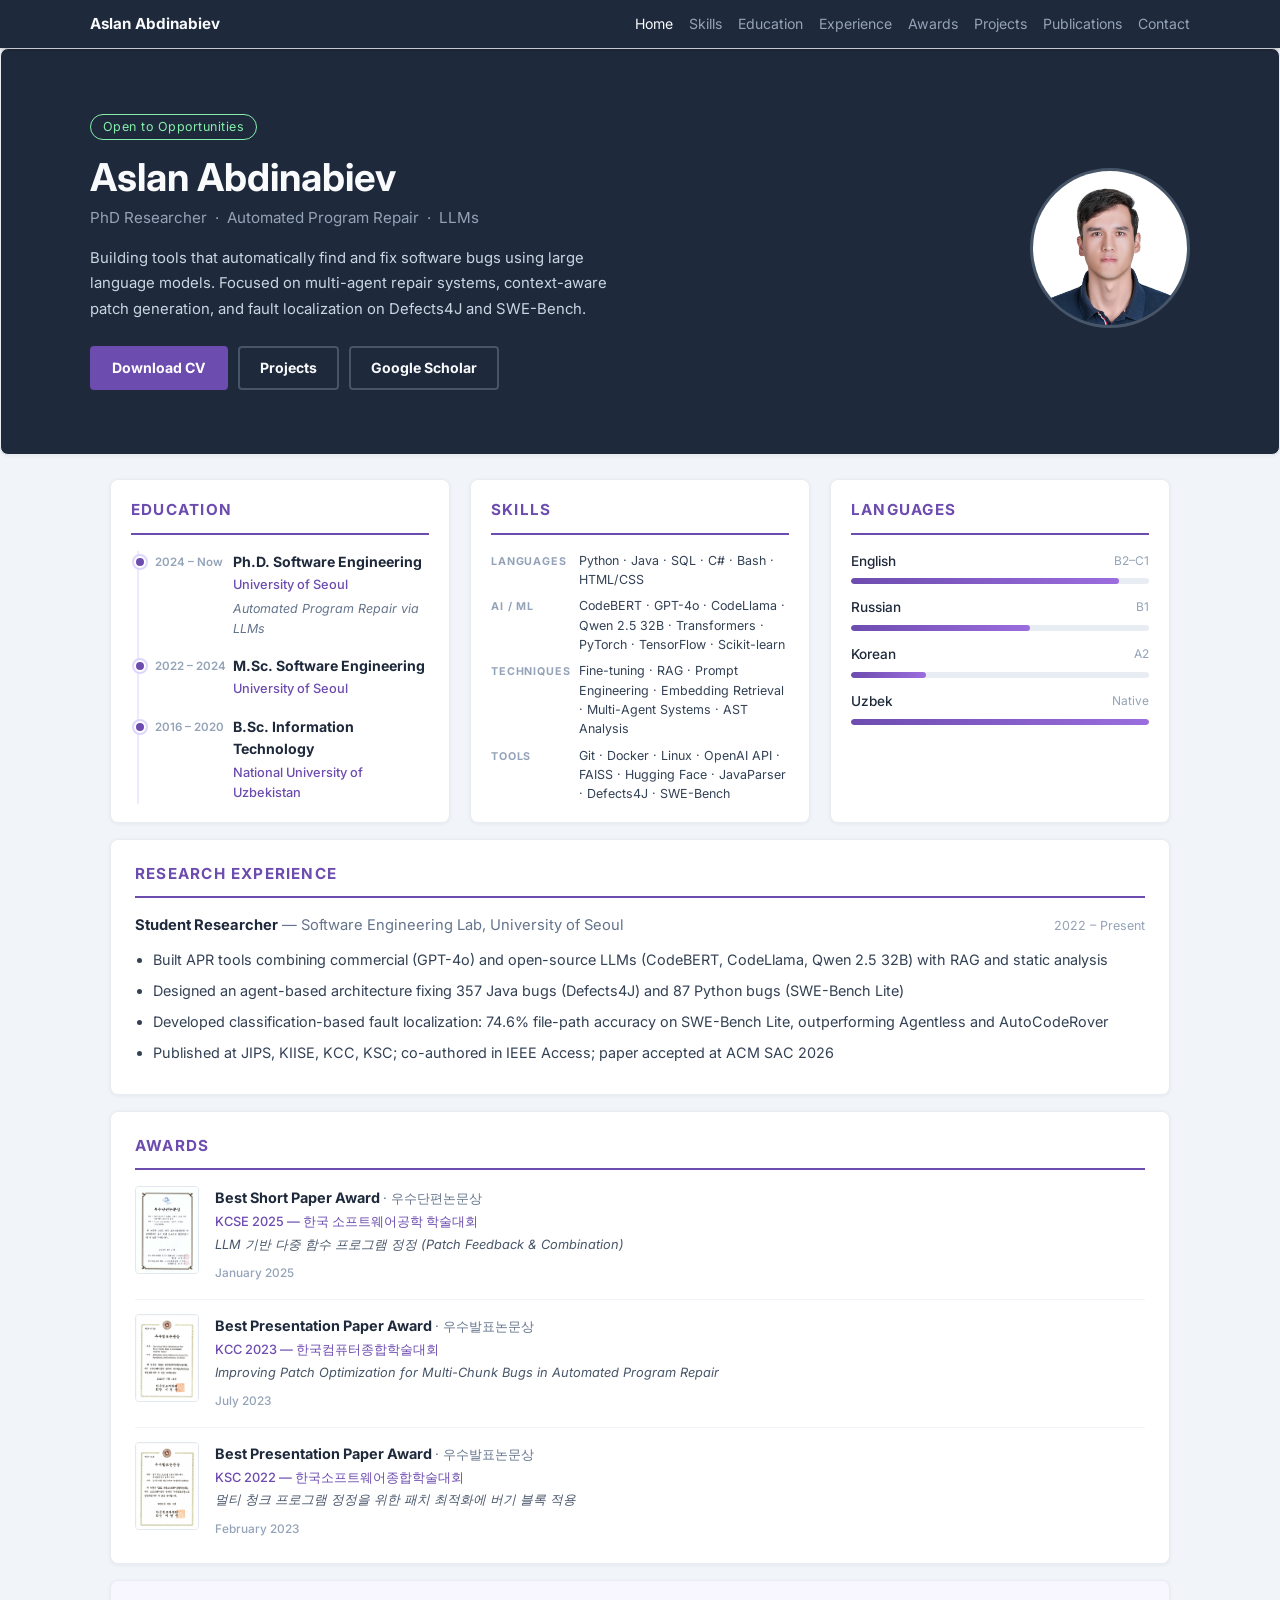
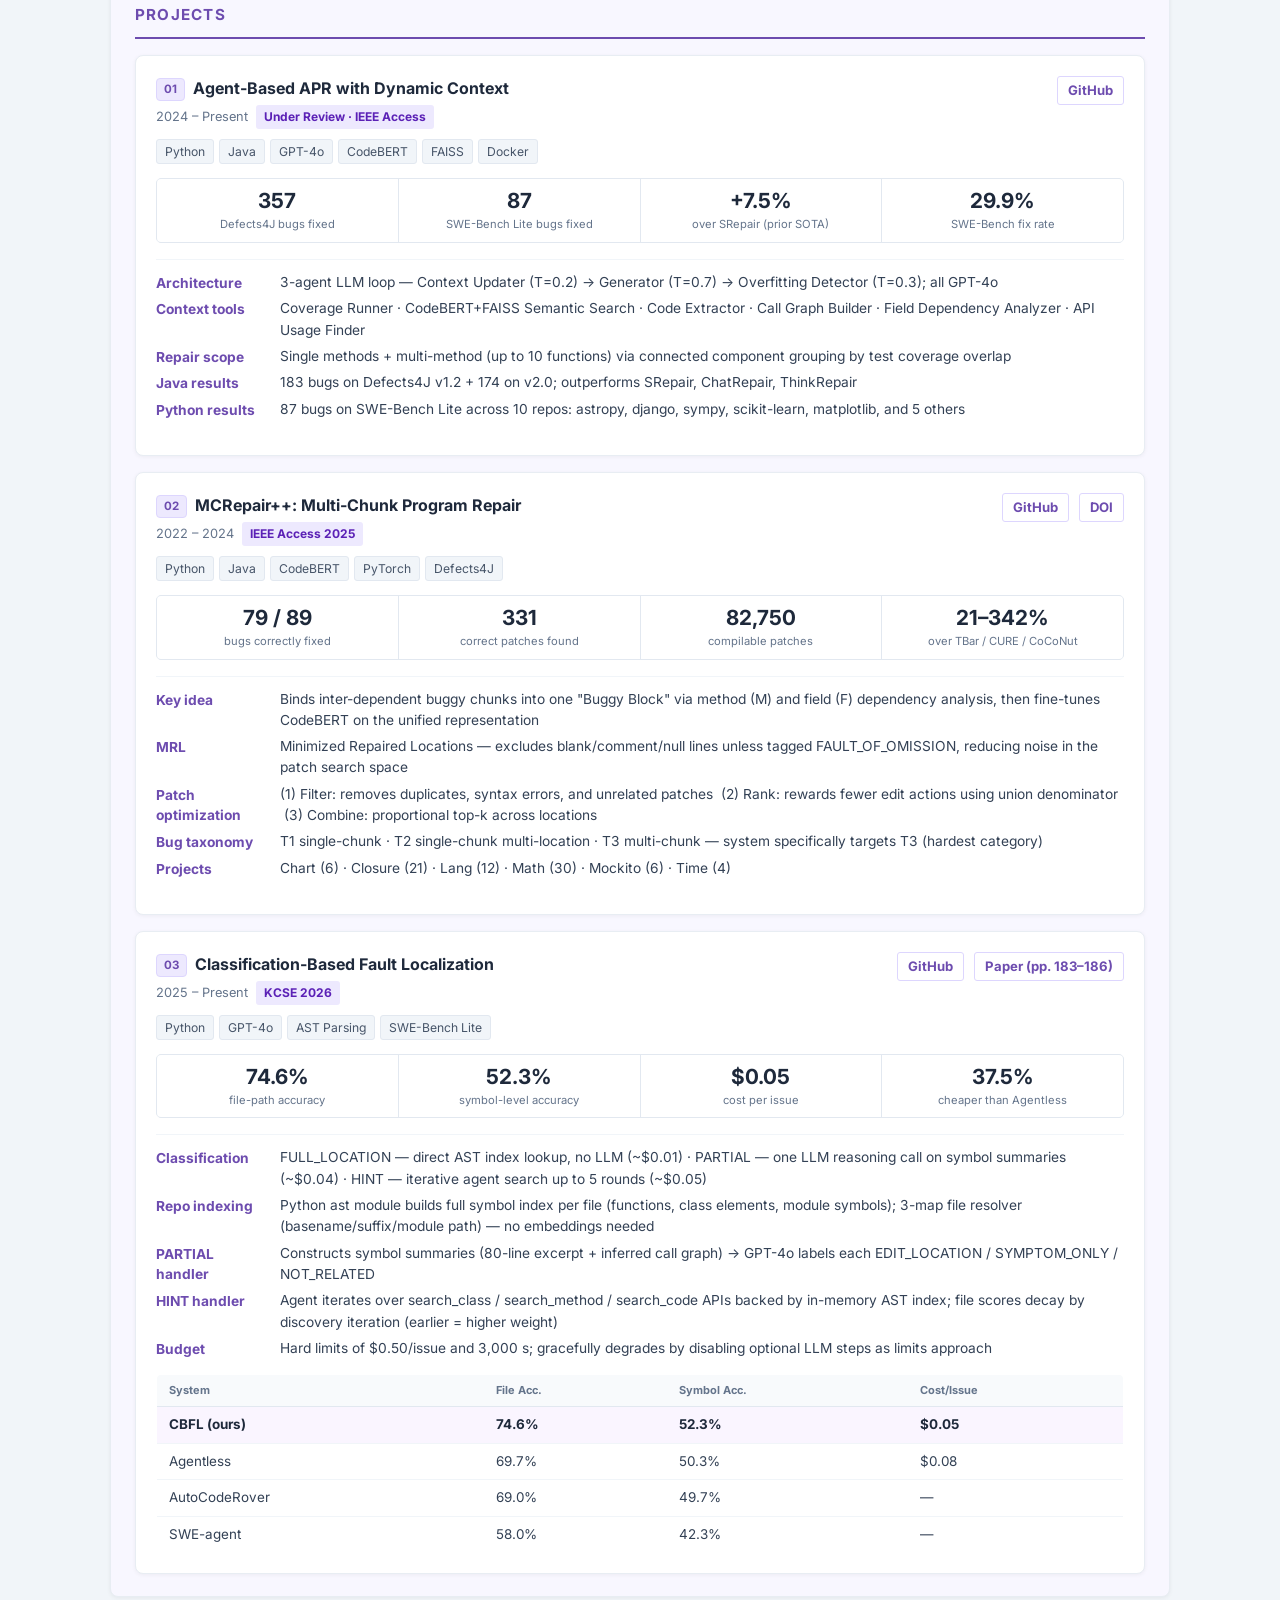
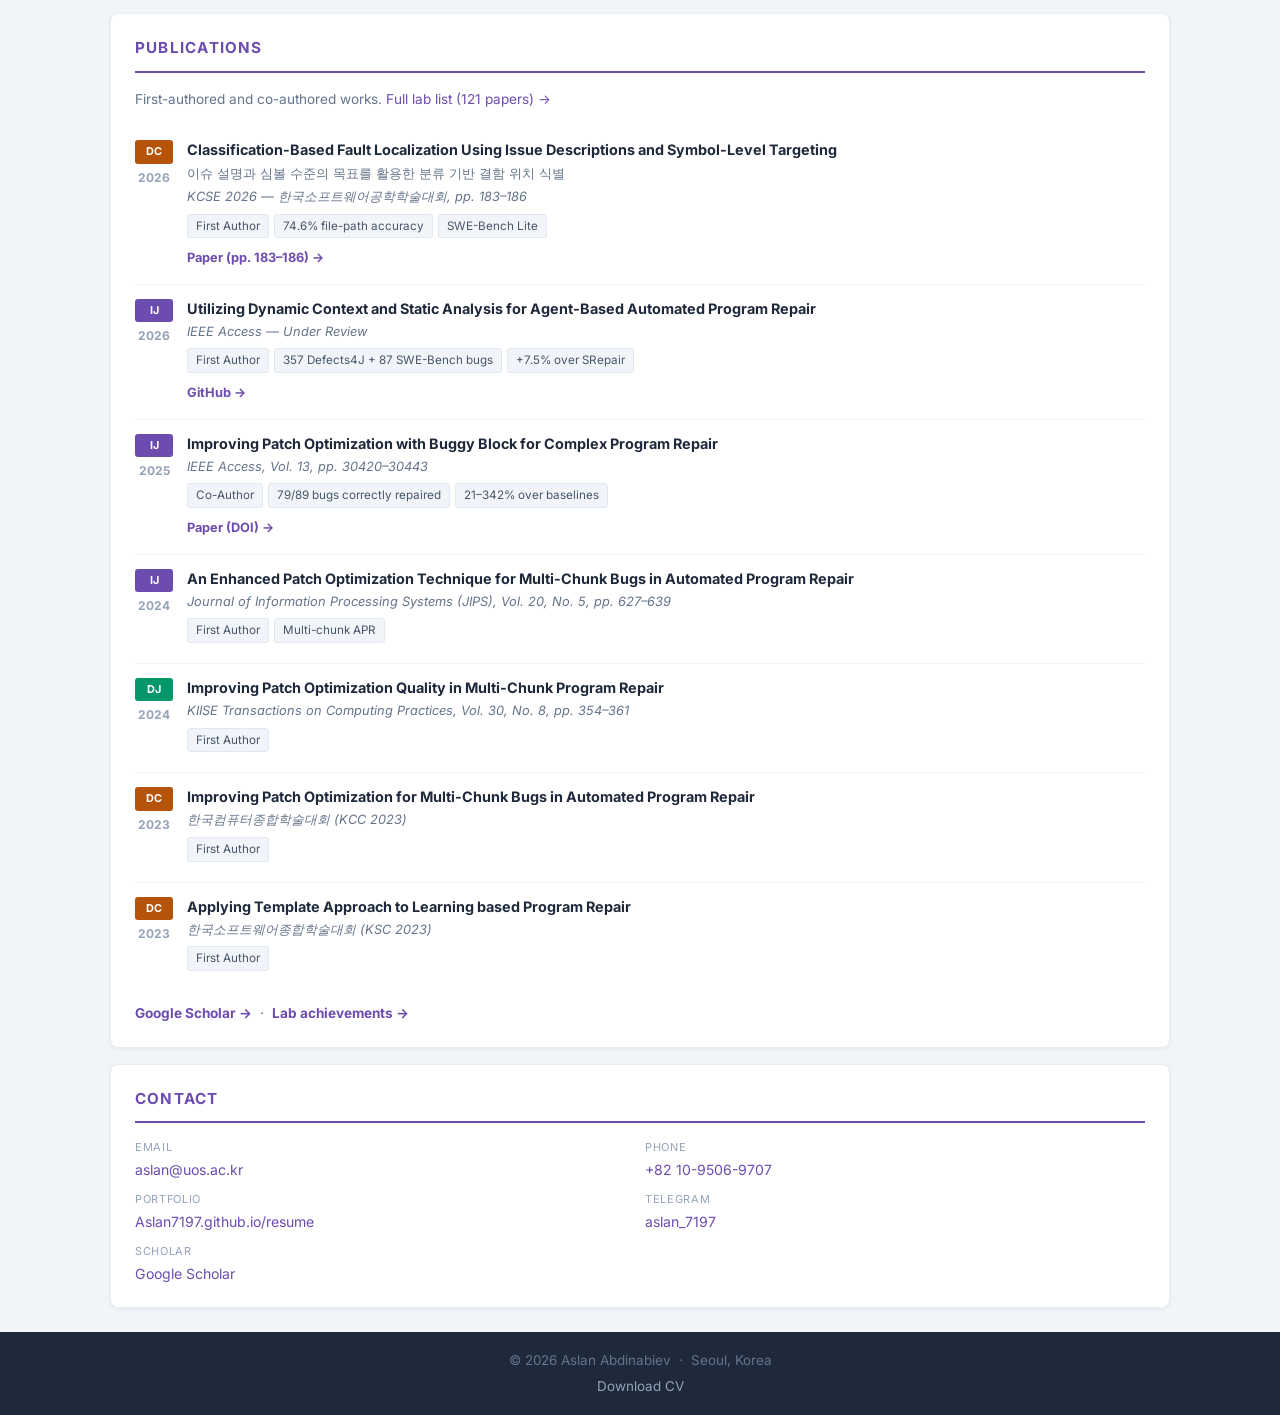
==== commit d4773d4d: "." ====
--- a/index.html
+++ b/index.html
@@ -311,10 +311,12 @@
                 <h3><span class="proj-num">03</span> Classification-Based Fault Localization</h3>
                 <div class="proj-meta">
                   <span class="proj-year">2025 – Present</span>
+                  <span class="proj-chip">KCSE 2026</span>
                 </div>
               </div>
               <div class="proj-actions">
                 <a href="https://github.com/soft7197/cbfl" target="_blank">GitHub</a>
+                <a href="https://kcse.sigsoft.or.kr/2026/files/KCSE-2026-proceedings.pdf" target="_blank">Paper (pp. 183–186)</a>
               </div>
             </div>
 
@@ -384,6 +386,22 @@
 
             <div class="pub-item">
               <div class="pub-left">
+                <span class="pub-badge dc">DC</span>
+                <span class="pub-year">2026</span>
+              </div>
+              <div class="pub-right">
+                <p class="pub-title">Classification-Based Fault Localization Using Issue Descriptions and Symbol-Level Targeting</p>
+                <p class="pub-title-kr">이슈 설명과 심볼 수준의 목표를 활용한 분류 기반 결함 위치 식별</p>
+                <p class="pub-venue">KCSE 2026 — 한국소프트웨어공학학술대회, pp. 183–186</p>
+                <div class="pub-chips">
+                  <span>First Author</span><span>74.6% file-path accuracy</span><span>SWE-Bench Lite</span>
+                </div>
+                <a href="https://kcse.sigsoft.or.kr/2026/files/KCSE-2026-proceedings.pdf" target="_blank" class="pub-link">Paper (pp. 183–186) →</a>
+              </div>
+            </div>
+
+            <div class="pub-item">
+              <div class="pub-left">
                 <span class="pub-badge ij">IJ</span>
                 <span class="pub-year">2026</span>
               </div>
--- a/style.css
+++ b/style.css
@@ -390,6 +390,7 @@
 
 .pub-right { flex: 1; }
 .pub-title { font-size: 0.9em; font-weight: bold; color: #1e293b; margin-bottom: 3px; line-height: 1.4; }
+.pub-title-kr { font-size: 0.8em; color: #64748b; margin-bottom: 3px; }
 .pub-venue { font-size: 0.8em; color: #64748b; margin-bottom: 6px; font-style: italic; }
 .pub-chips { display: flex; flex-wrap: wrap; gap: 5px; margin-bottom: 6px; }
 .pub-chips span {
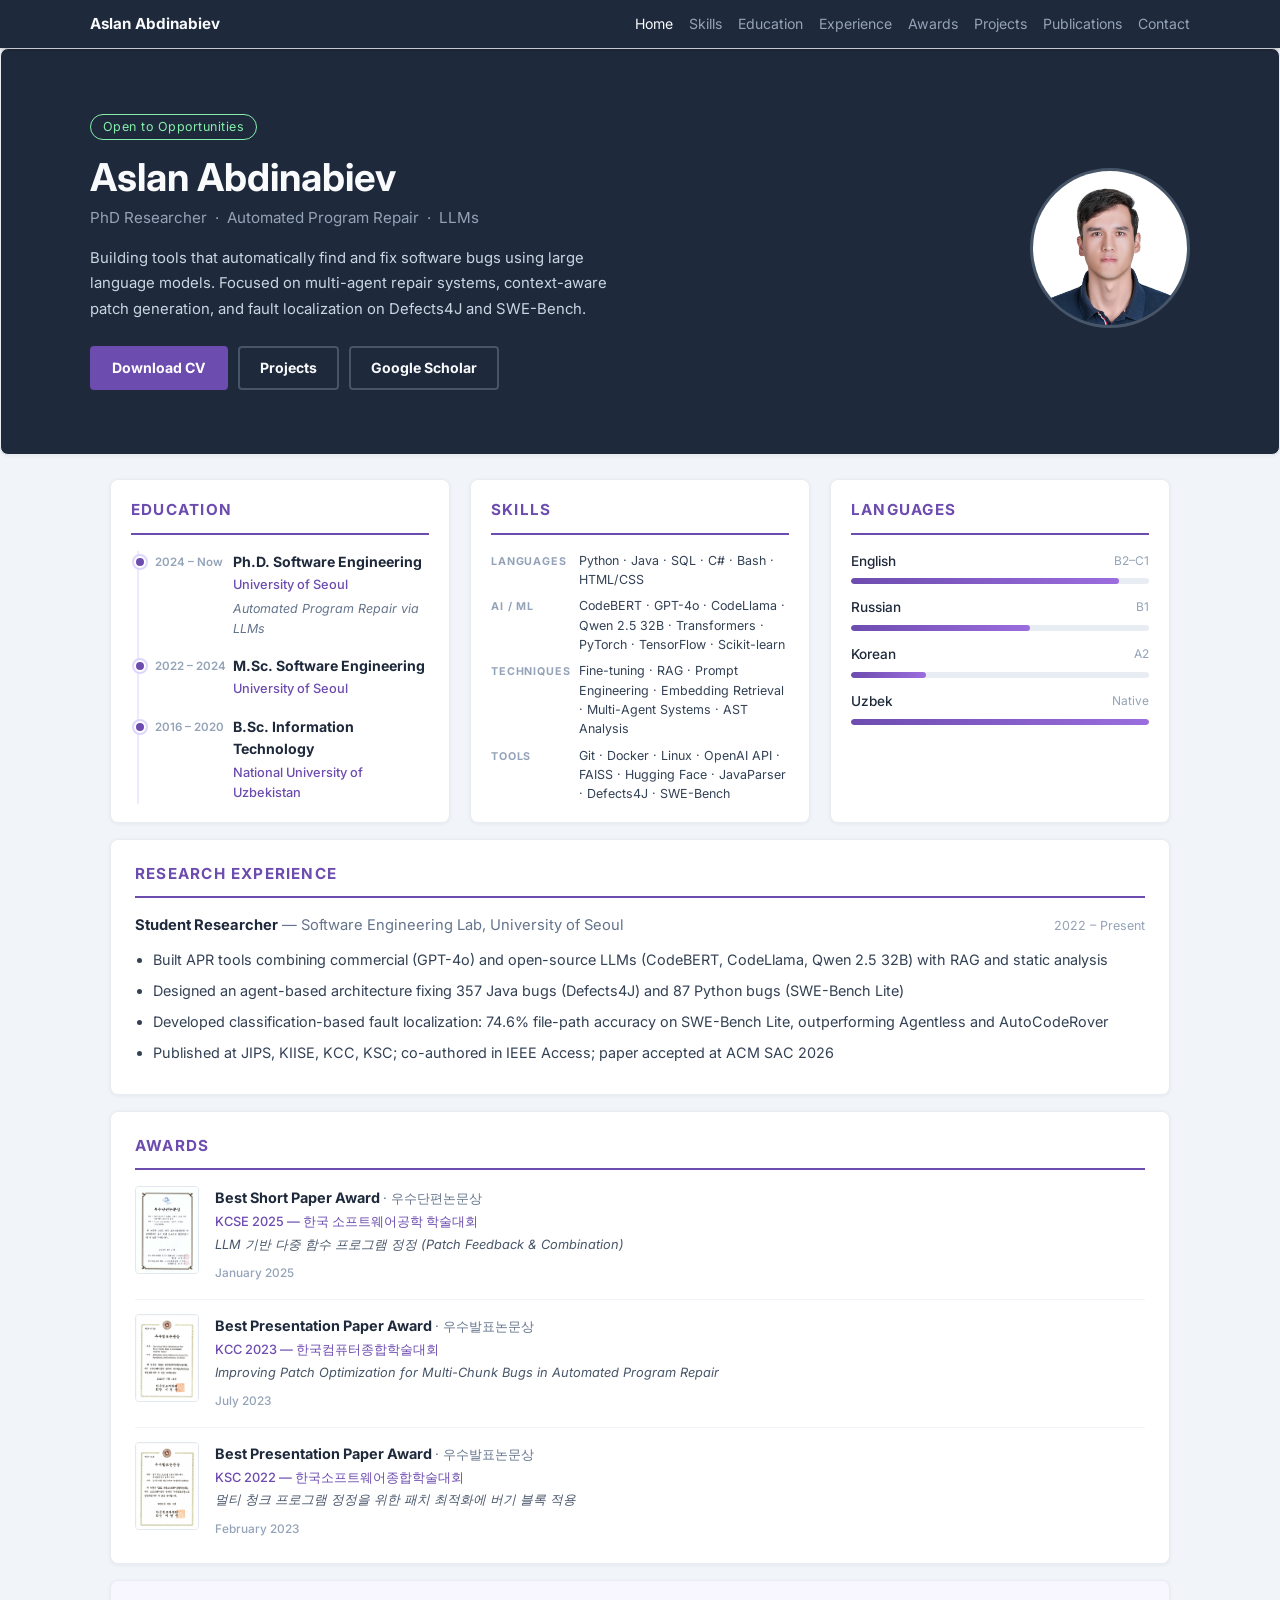
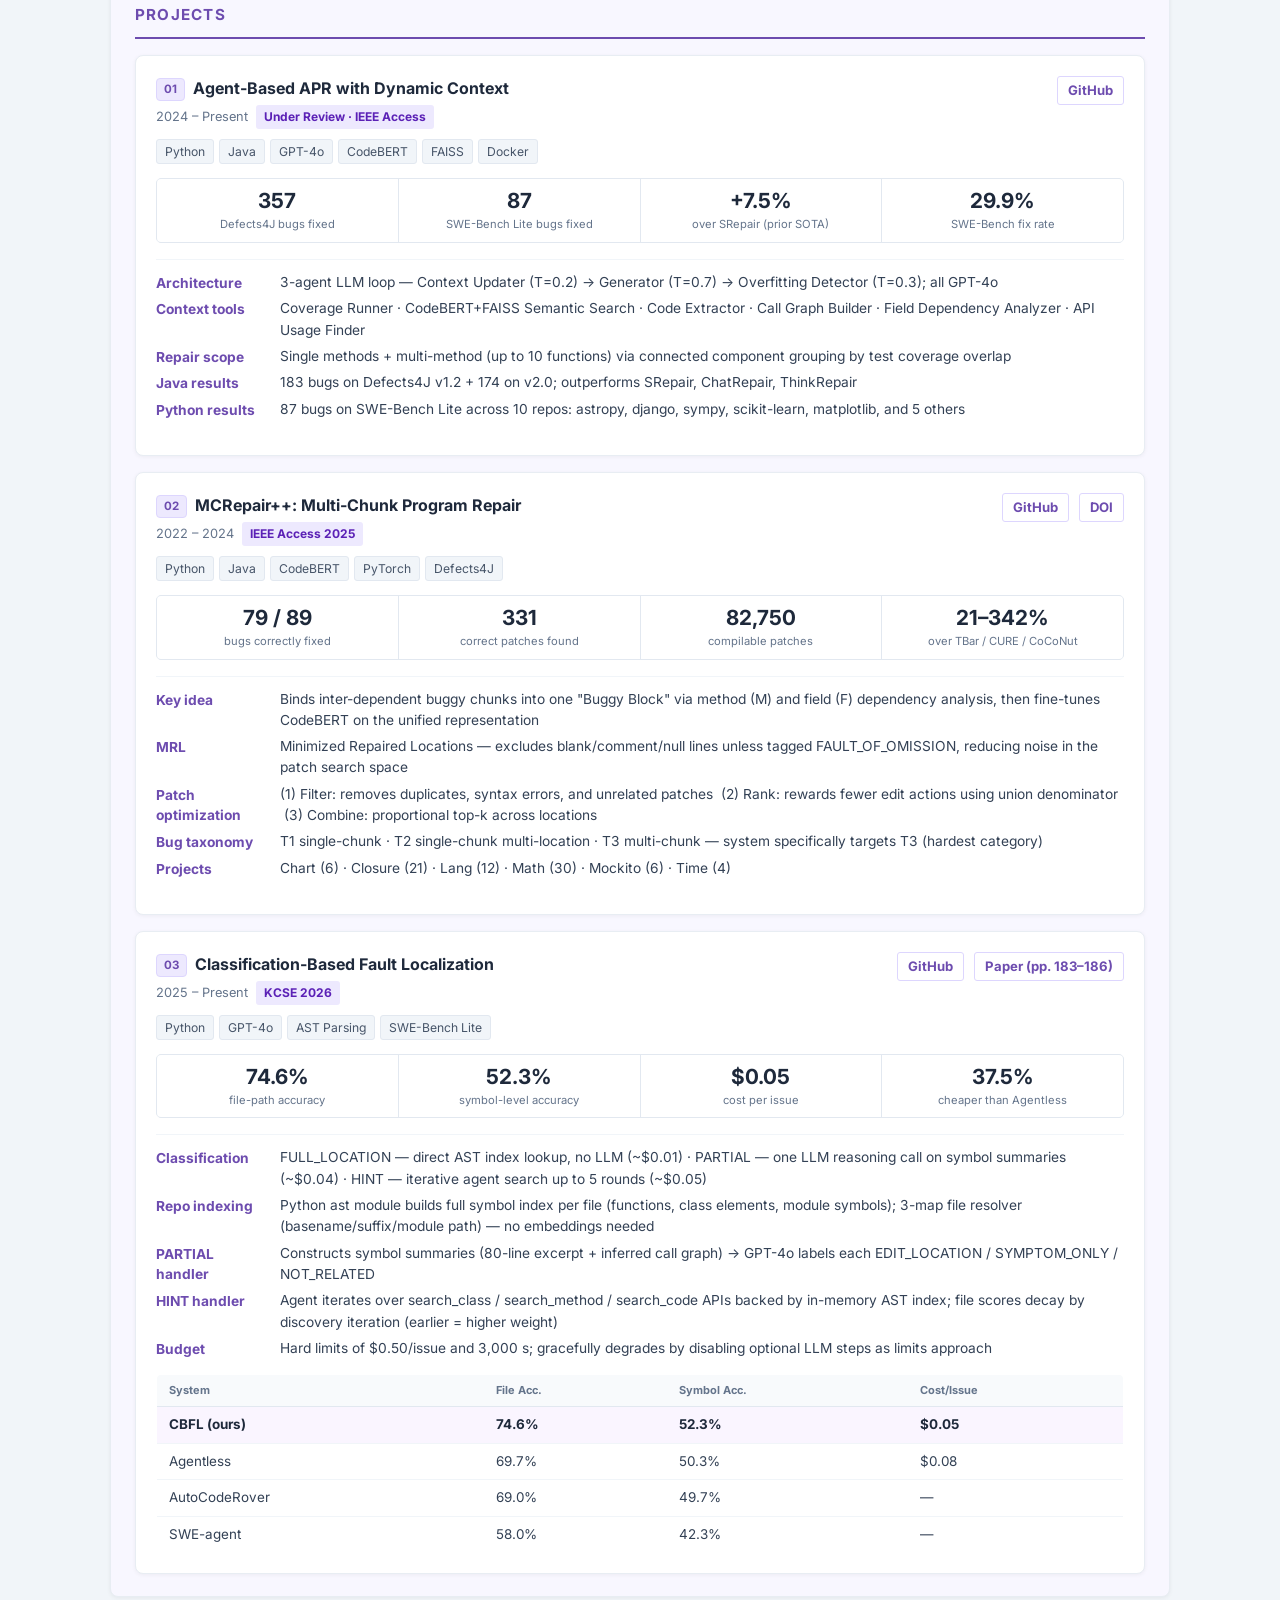
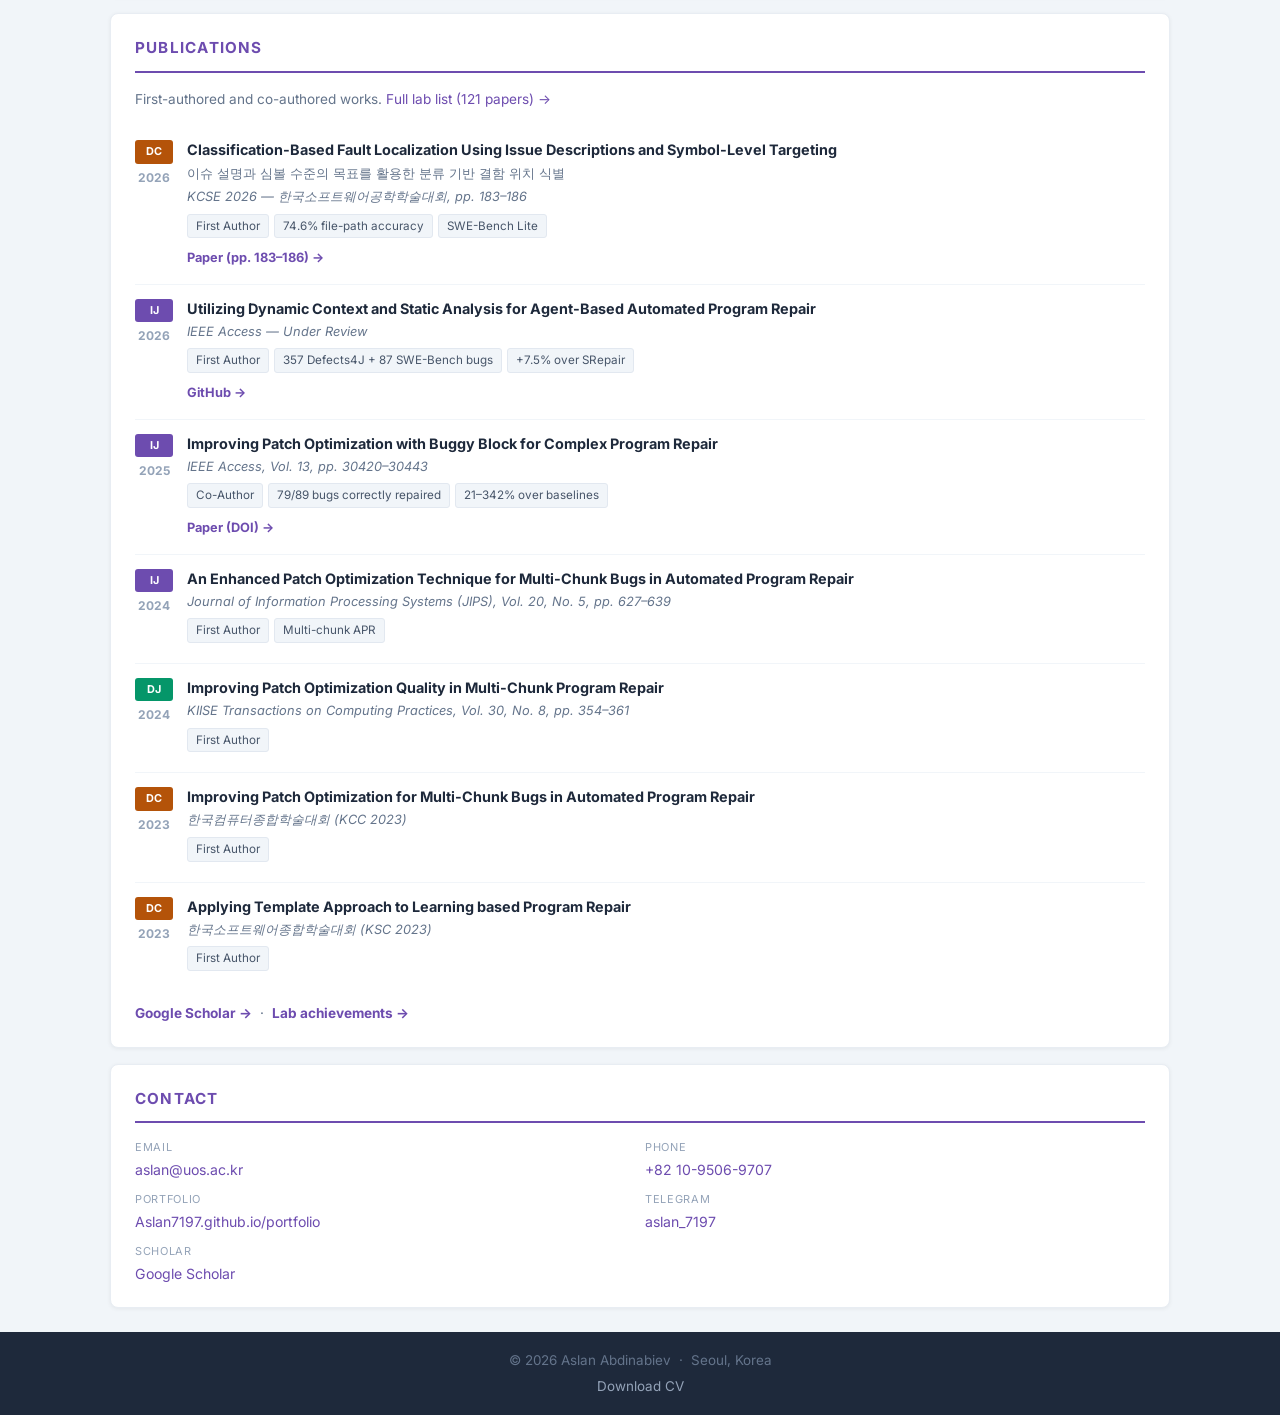
==== commit 0305f8e7: "." ====
--- a/index.html
+++ b/index.html
@@ -39,7 +39,7 @@
         <div class="hero-buttons">
           <a href="files/Aslan_CV(2026.02.20).pdf" download class="btn btn-primary">Download CV</a>
           <a href="#projects" class="btn btn-outline">Projects</a>
-          <a href="https://scholar.google.com/citations?user=W-YakaQAAAAJ&hl=en" target="_blank" class="btn btn-outline">Google Scholar</a>
+          <a href="https://scholar.google.com/citations?hl=en&user=W-YakaQAAAAJ&view_op=list_works&sortby=pubdate" target="_blank" class="btn btn-outline">Google Scholar</a>
         </div>
       </div>
       <div class="hero-photo">
@@ -485,7 +485,7 @@
           </div>
 
           <p class="pub-footer-links">
-            <a href="https://scholar.google.com/citations?user=W-YakaQAAAAJ&hl=en" target="_blank">Google Scholar →</a>
+            <a href="https://scholar.google.com/citations?hl=en&user=W-YakaQAAAAJ&view_op=list_works&sortby=pubdate" target="_blank">Google Scholar →</a>
             &nbsp;·&nbsp;
             <a href="https://selab.uos.ac.kr/lab-achievements" target="_blank">Lab achievements →</a>
           </p>
@@ -497,9 +497,9 @@
           <div class="contact-grid">
             <div class="contact-item"><span>Email</span><a href="mailto:aslan@uos.ac.kr">aslan@uos.ac.kr</a></div>
             <div class="contact-item"><span>Phone</span><a href="tel:+821095069707">+82 10-9506-9707</a></div>
-            <div class="contact-item"><span>Portfolio</span><a href="https://Aslan7197.github.io/resume" target="_blank">Aslan7197.github.io/resume</a></div>
+            <div class="contact-item"><span>Portfolio</span><a href="https://Aslan7197.github.io/portfolio" target="_blank">Aslan7197.github.io/portfolio</a></div>
             <div class="contact-item"><span>Telegram</span><a href="https://t.me/aslan_7197" target="_blank">aslan_7197</a></div>
-            <div class="contact-item"><span>Scholar</span><a href="https://scholar.google.com/citations?user=W-YakaQAAAAJ&hl=en" target="_blank">Google Scholar</a></div>
+            <div class="contact-item"><span>Scholar</span><a href="https://scholar.google.com/citations?hl=en&user=W-YakaQAAAAJ&view_op=list_works&sortby=pubdate" target="_blank">Google Scholar</a></div>
           </div>
         </section>
 
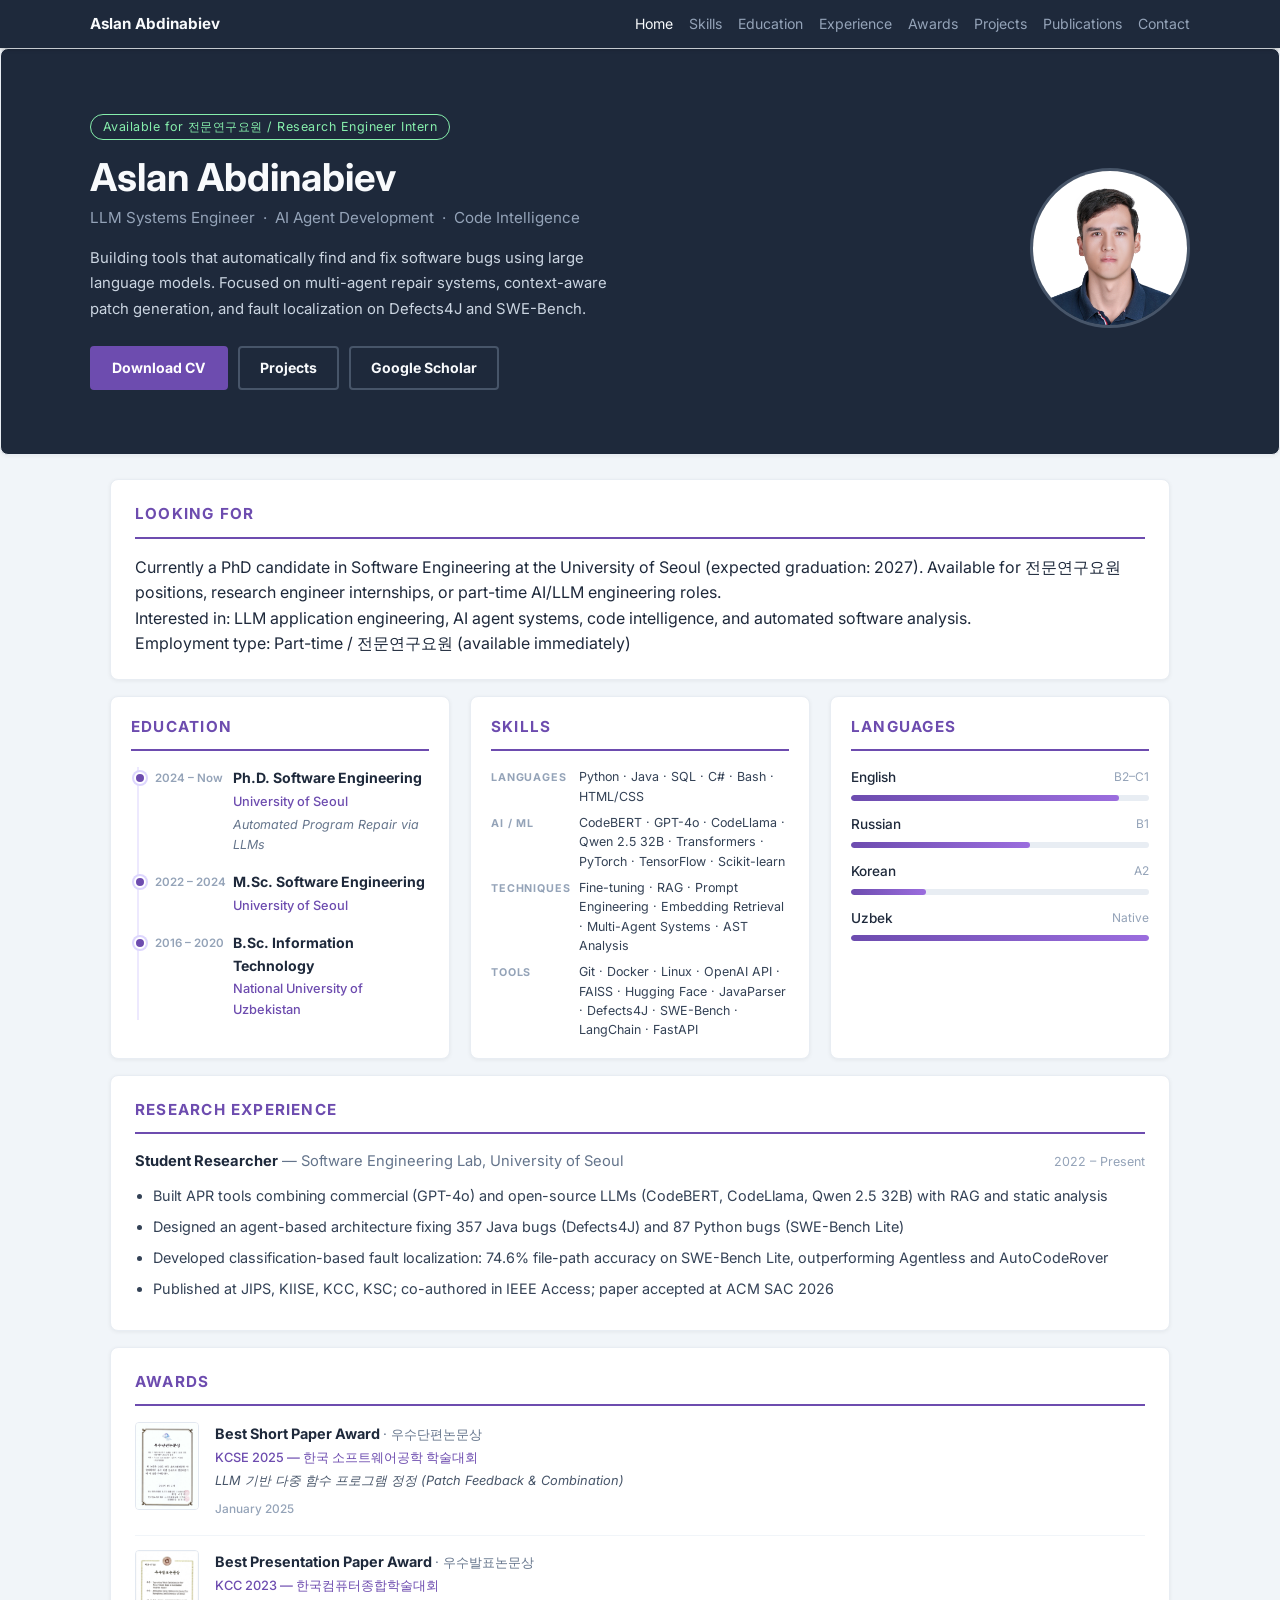
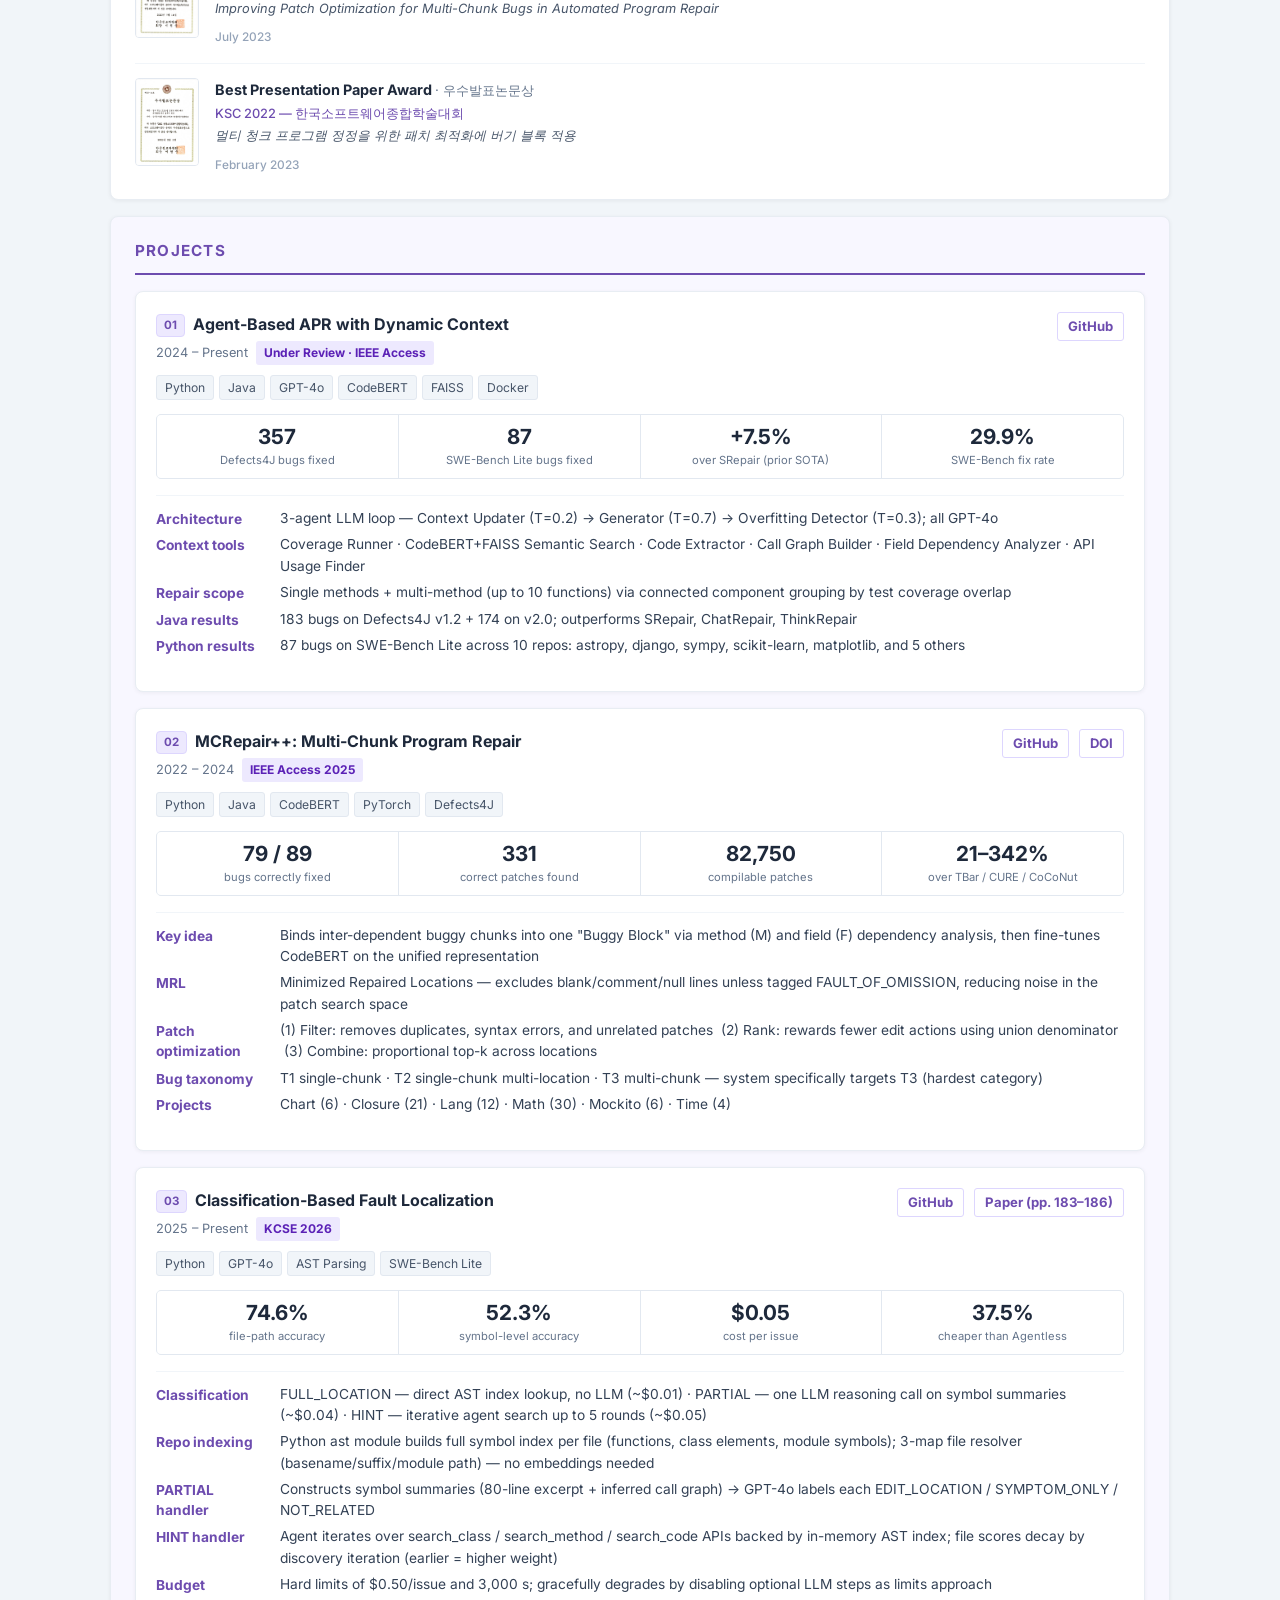
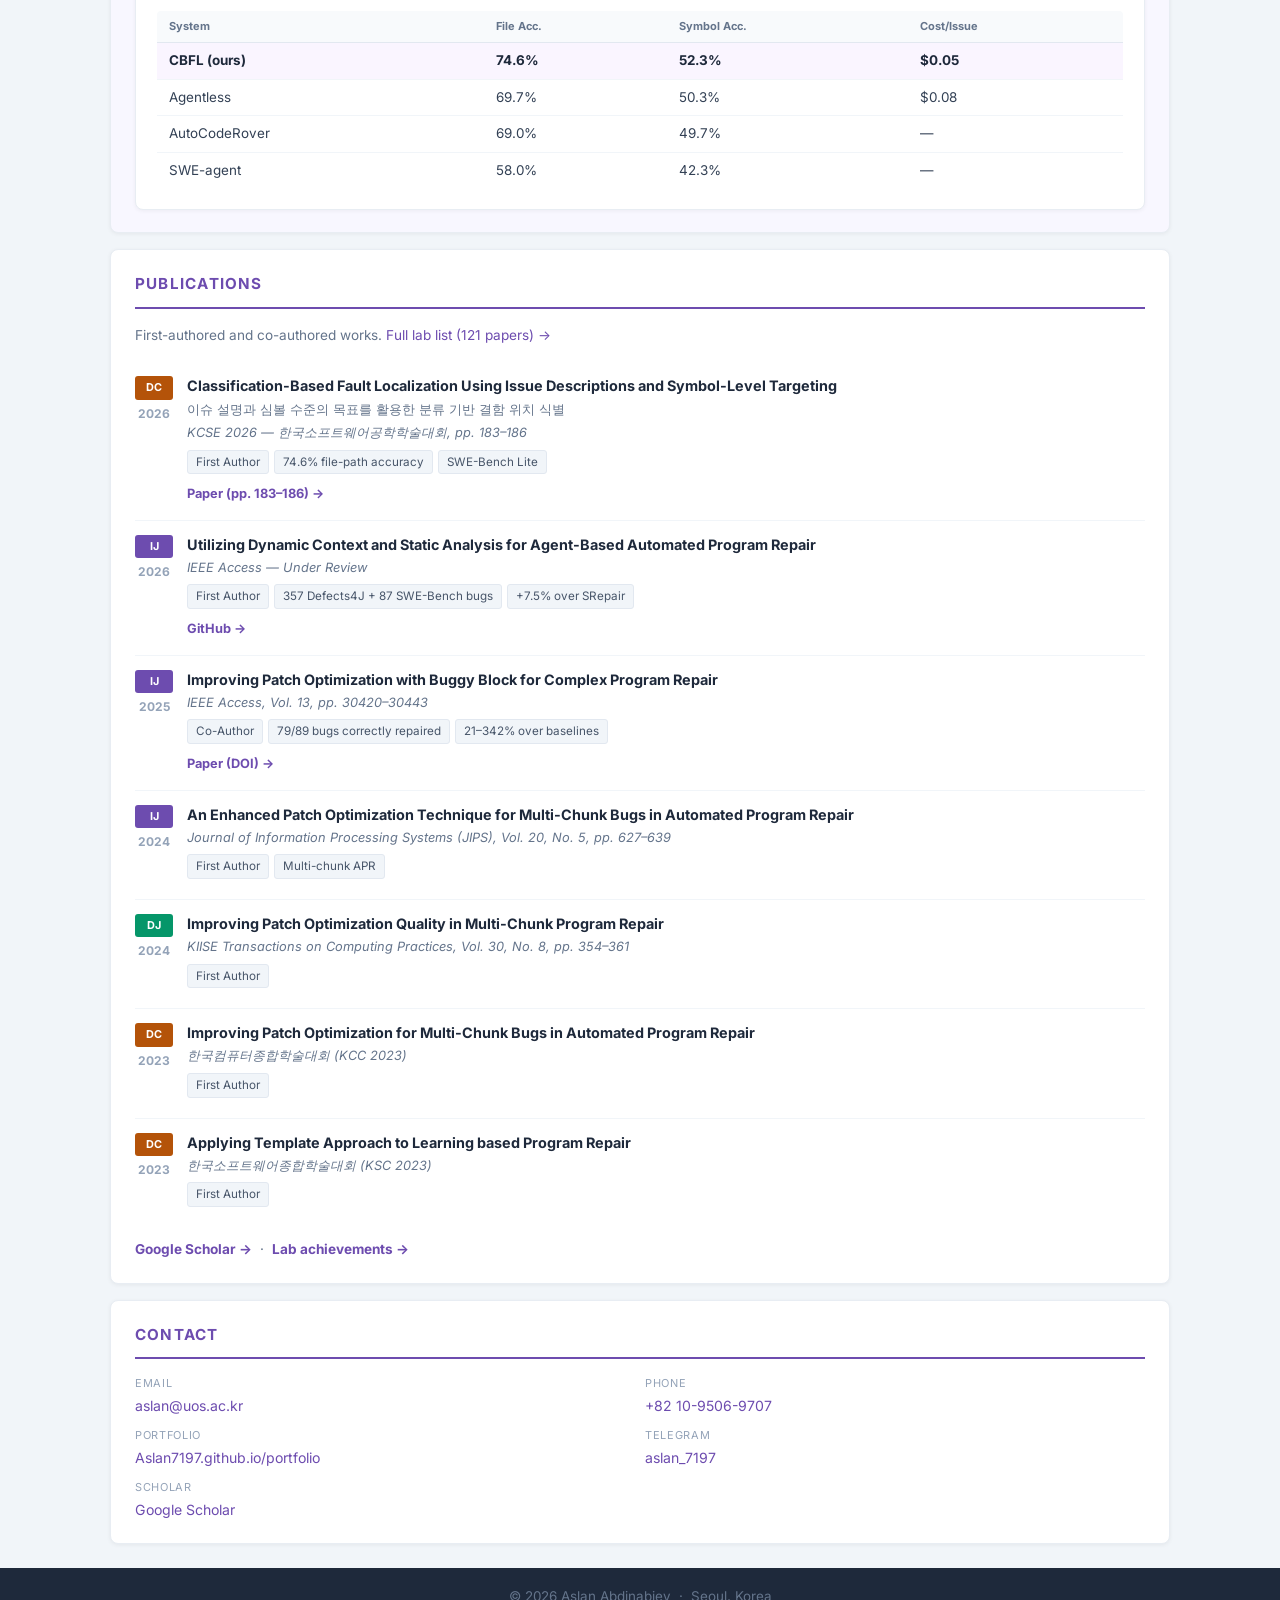
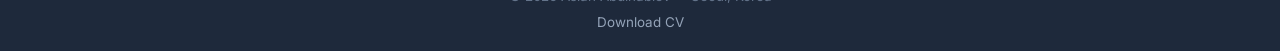
==== commit 72c0cb61: "Update portfolio and CV for LLM Research Engineer positioning Portfolio (index.html): - Page title: " ====
--- a/index.html
+++ b/index.html
@@ -3,7 +3,7 @@
 <head>
   <meta charset="UTF-8" />
   <meta name="viewport" content="width=device-width, initial-scale=1.0" />
-  <title>Aslan Abdinabiev – Software Engineer</title>
+  <title>Aslan Abdinabiev – LLM Research Engineer</title>
   <link rel="stylesheet" href="style.css" />
 </head>
 <body>
@@ -29,15 +29,15 @@
   <section id="hero">
     <div class="hero-inner">
       <div class="hero-text">
-        <p class="hero-badge">Open to Opportunities</p>
+        <p class="hero-badge">Available for 전문연구요원 / Research Engineer Intern</p>
         <h1>Aslan Abdinabiev</h1>
-        <p class="hero-role">PhD Researcher &nbsp;·&nbsp; Automated Program Repair &nbsp;·&nbsp; LLMs</p>
+        <p class="hero-role">LLM Systems Engineer &nbsp;·&nbsp; AI Agent Development &nbsp;·&nbsp; Code Intelligence</p>
         <p class="hero-desc">
           Building tools that automatically find and fix software bugs using large language models.
           Focused on multi-agent repair systems, context-aware patch generation, and fault localization on Defects4J and SWE-Bench.
         </p>
         <div class="hero-buttons">
-          <a href="files/Aslan_CV(2026.02.20).pdf" download class="btn btn-primary">Download CV</a>
+          <a href="files/Aslan_CV(2026.04).pdf" download class="btn btn-primary">Download CV</a>
           <a href="#projects" class="btn btn-outline">Projects</a>
           <a href="https://scholar.google.com/citations?hl=en&user=W-YakaQAAAAJ&view_op=list_works&sortby=pubdate" target="_blank" class="btn btn-outline">Google Scholar</a>
         </div>
@@ -49,6 +49,23 @@
   </section>
 
   <main>
+
+    <!-- Looking For -->
+    <section id="looking-for">
+      <h2>Looking For</h2>
+      <p>
+        Currently a PhD candidate in Software Engineering at the University of Seoul
+        (expected graduation: 2027). Available for 전문연구요원 positions,
+        research engineer internships, or part-time AI/LLM engineering roles.
+      </p>
+      <p>
+        Interested in: LLM application engineering, AI agent systems, code intelligence,
+        and automated software analysis.
+      </p>
+      <p>
+        Employment type: Part-time / 전문연구요원 (available immediately)
+      </p>
+    </section>
 
     <!-- ── Top row: Education · Skills · Languages ── -->
     <div class="top-row">
@@ -97,7 +114,7 @@
         </div>
         <div class="skill-group">
           <span class="skill-label">Tools</span>
-          <p>Git · Docker · Linux · OpenAI API · FAISS · Hugging Face · JavaParser · Defects4J · SWE-Bench</p>
+          <p>Git · Docker · Linux · OpenAI API · FAISS · Hugging Face · JavaParser · Defects4J · SWE-Bench · LangChain · FastAPI</p>
         </div>
       </section>
 
@@ -507,7 +524,7 @@
 
   <footer>
     <p>&copy; 2026 Aslan Abdinabiev &nbsp;·&nbsp; Seoul, Korea</p>
-    <p><a href="files/Aslan_CV(2026.02.20).pdf" download>Download CV</a></p>
+    <p><a href="files/Aslan_CV(2026.04).pdf" download>Download CV</a></p>
   </footer>
 
   <script src="script.js"></script>
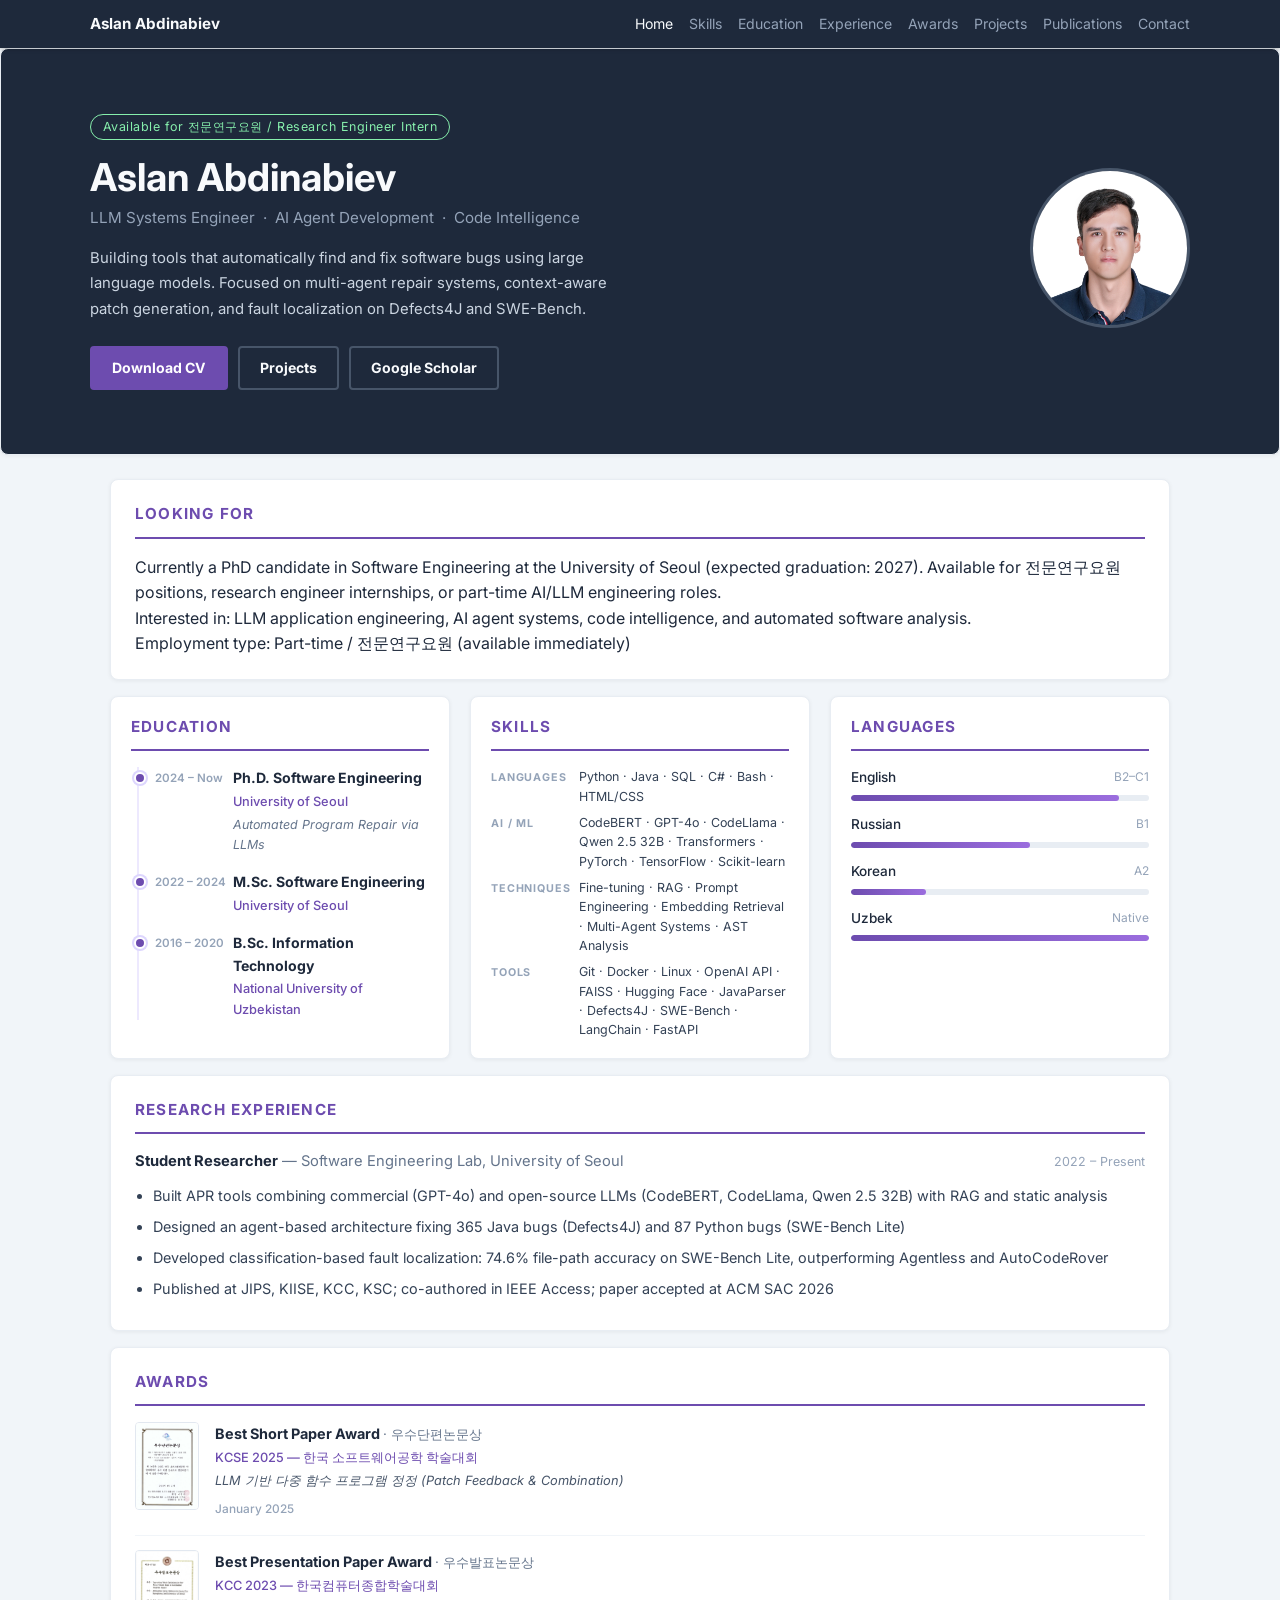
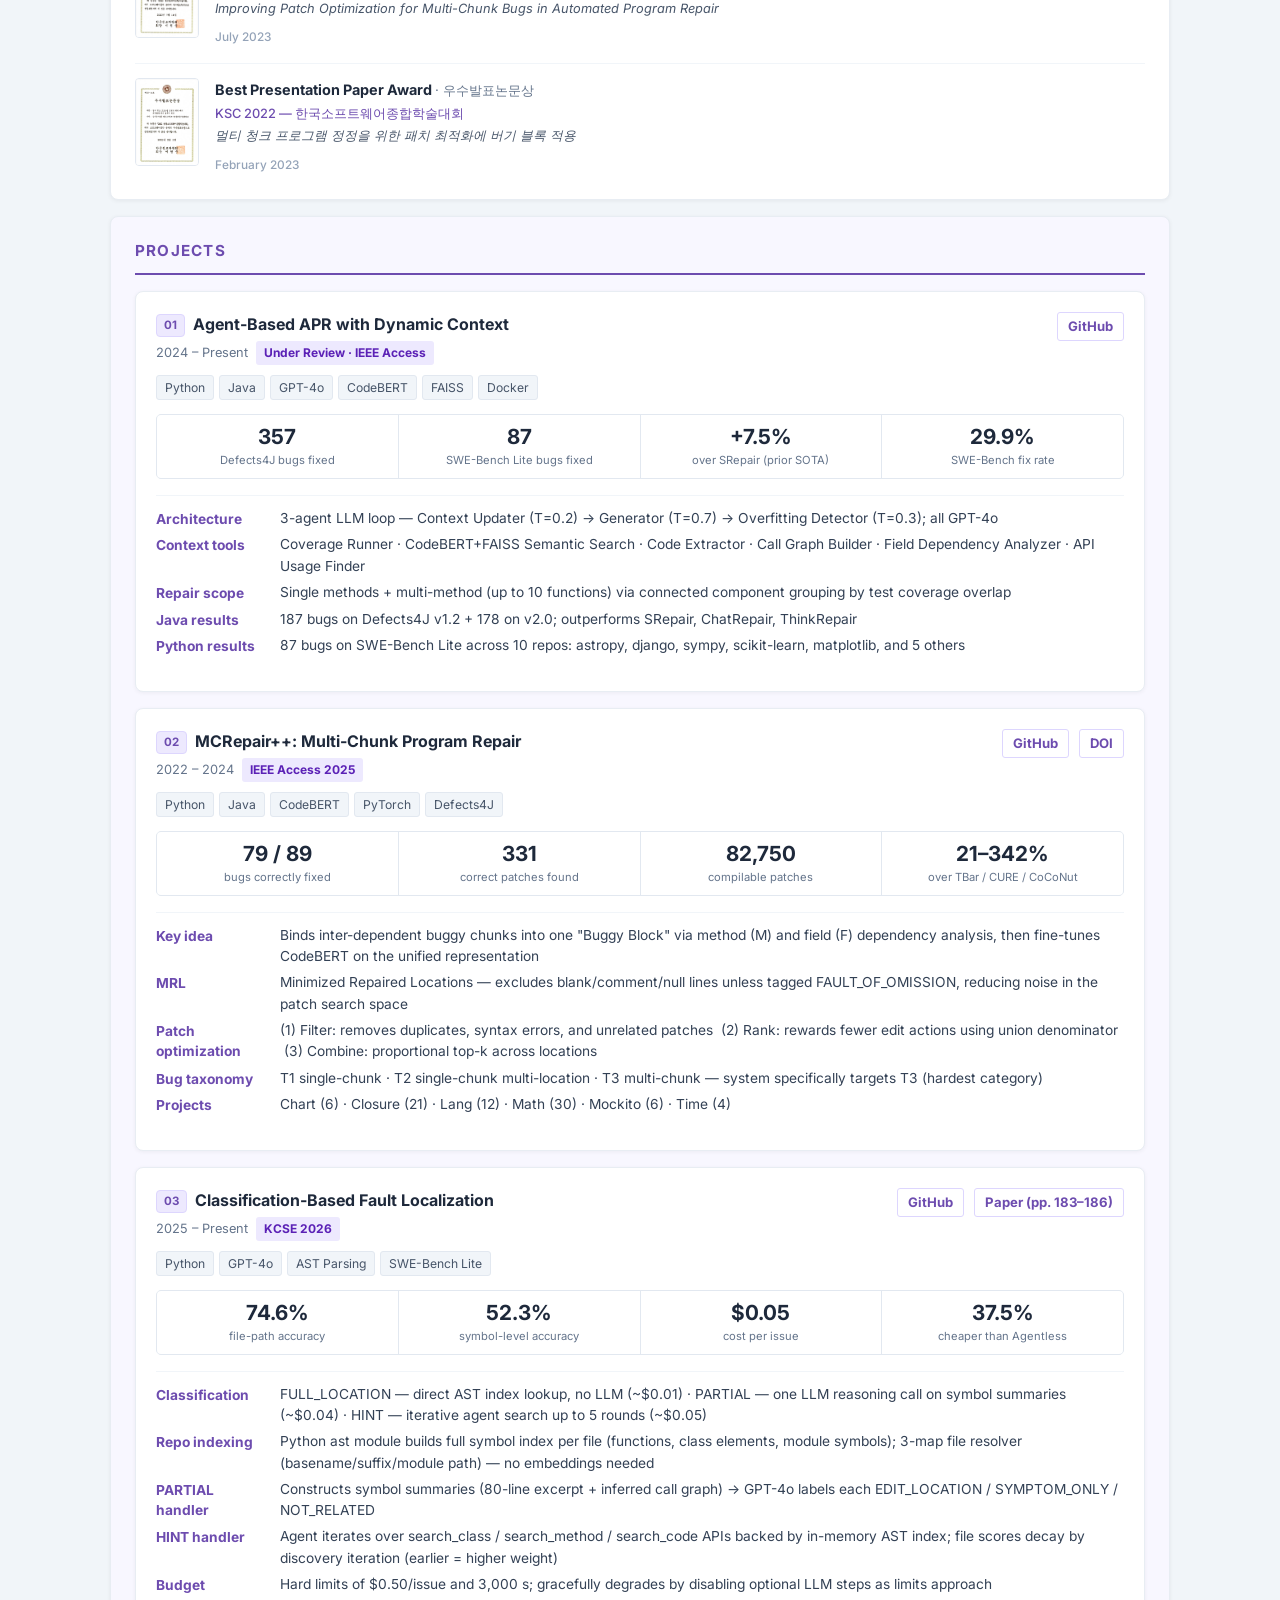
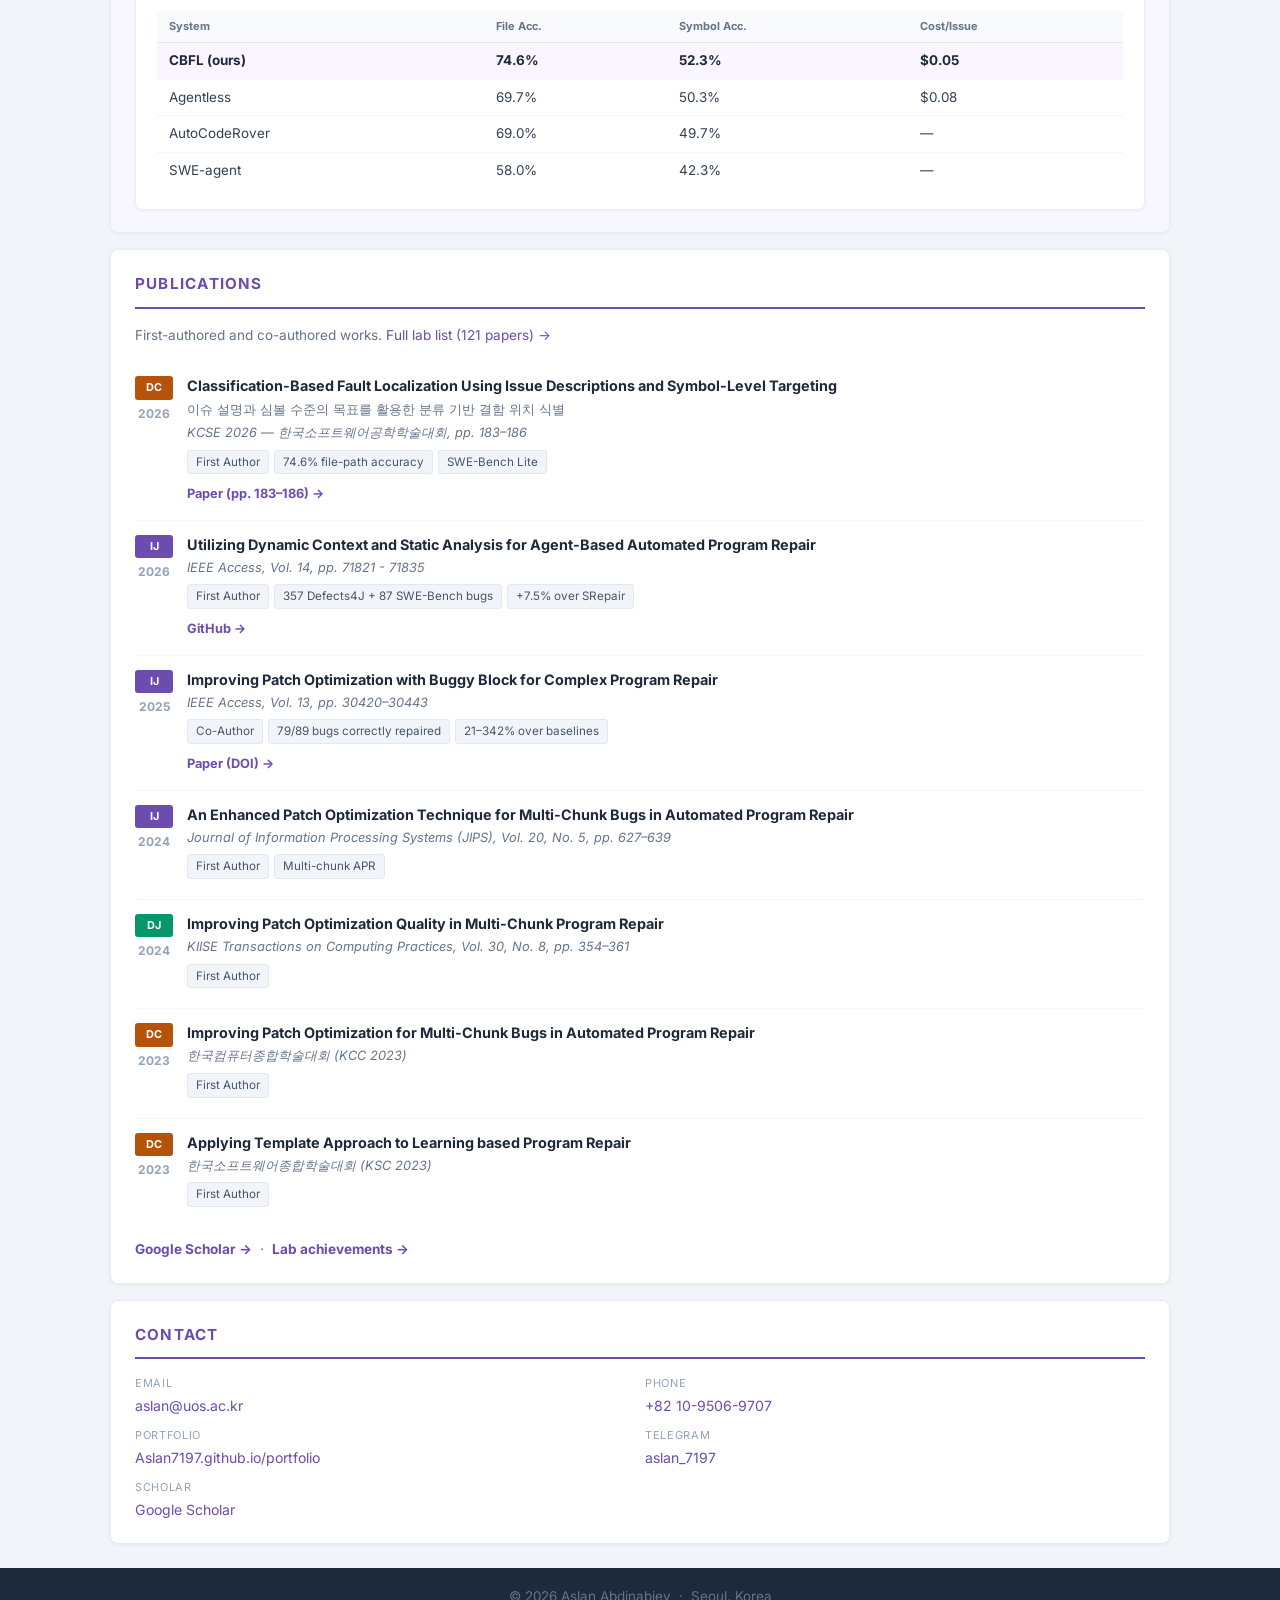
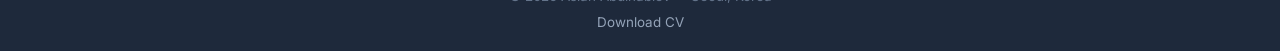
==== commit b6ff26fa: "Update bug counts and publication details in index.html" ====
--- a/index.html
+++ b/index.html
@@ -154,7 +154,7 @@
           </div>
           <ul class="exp-bullets">
             <li>Built APR tools combining commercial (GPT-4o) and open-source LLMs (CodeBERT, CodeLlama, Qwen 2.5 32B) with RAG and static analysis</li>
-            <li>Designed an agent-based architecture fixing 357 Java bugs (Defects4J) and 87 Python bugs (SWE-Bench Lite)</li>
+            <li>Designed an agent-based architecture fixing 365 Java bugs (Defects4J) and 87 Python bugs (SWE-Bench Lite)</li>
             <li>Developed classification-based fault localization: 74.6% file-path accuracy on SWE-Bench Lite, outperforming Agentless and AutoCodeRover</li>
             <li>Published at JIPS, KIISE, KCC, KSC; co-authored in IEEE Access; paper accepted at ACM SAC 2026</li>
           </ul>
@@ -257,7 +257,7 @@
               <dd>Single methods + multi-method (up to 10 functions) via connected component grouping by test coverage overlap</dd>
 
               <dt>Java results</dt>
-              <dd>183 bugs on Defects4J v1.2 + 174 on v2.0; outperforms SRepair, ChatRepair, ThinkRepair</dd>
+              <dd>187 bugs on Defects4J v1.2 + 178 on v2.0; outperforms SRepair, ChatRepair, ThinkRepair</dd>
 
               <dt>Python results</dt>
               <dd>87 bugs on SWE-Bench Lite across 10 repos: astropy, django, sympy, scikit-learn, matplotlib, and 5 others</dd>
@@ -424,7 +424,7 @@
               </div>
               <div class="pub-right">
                 <p class="pub-title">Utilizing Dynamic Context and Static Analysis for Agent-Based Automated Program Repair</p>
-                <p class="pub-venue">IEEE Access — Under Review</p>
+                <p class="pub-venue">IEEE Access, Vol. 14, pp. 71821 - 71835</p>
                 <div class="pub-chips">
                   <span>First Author</span><span>357 Defects4J + 87 SWE-Bench bugs</span><span>+7.5% over SRepair</span>
                 </div>
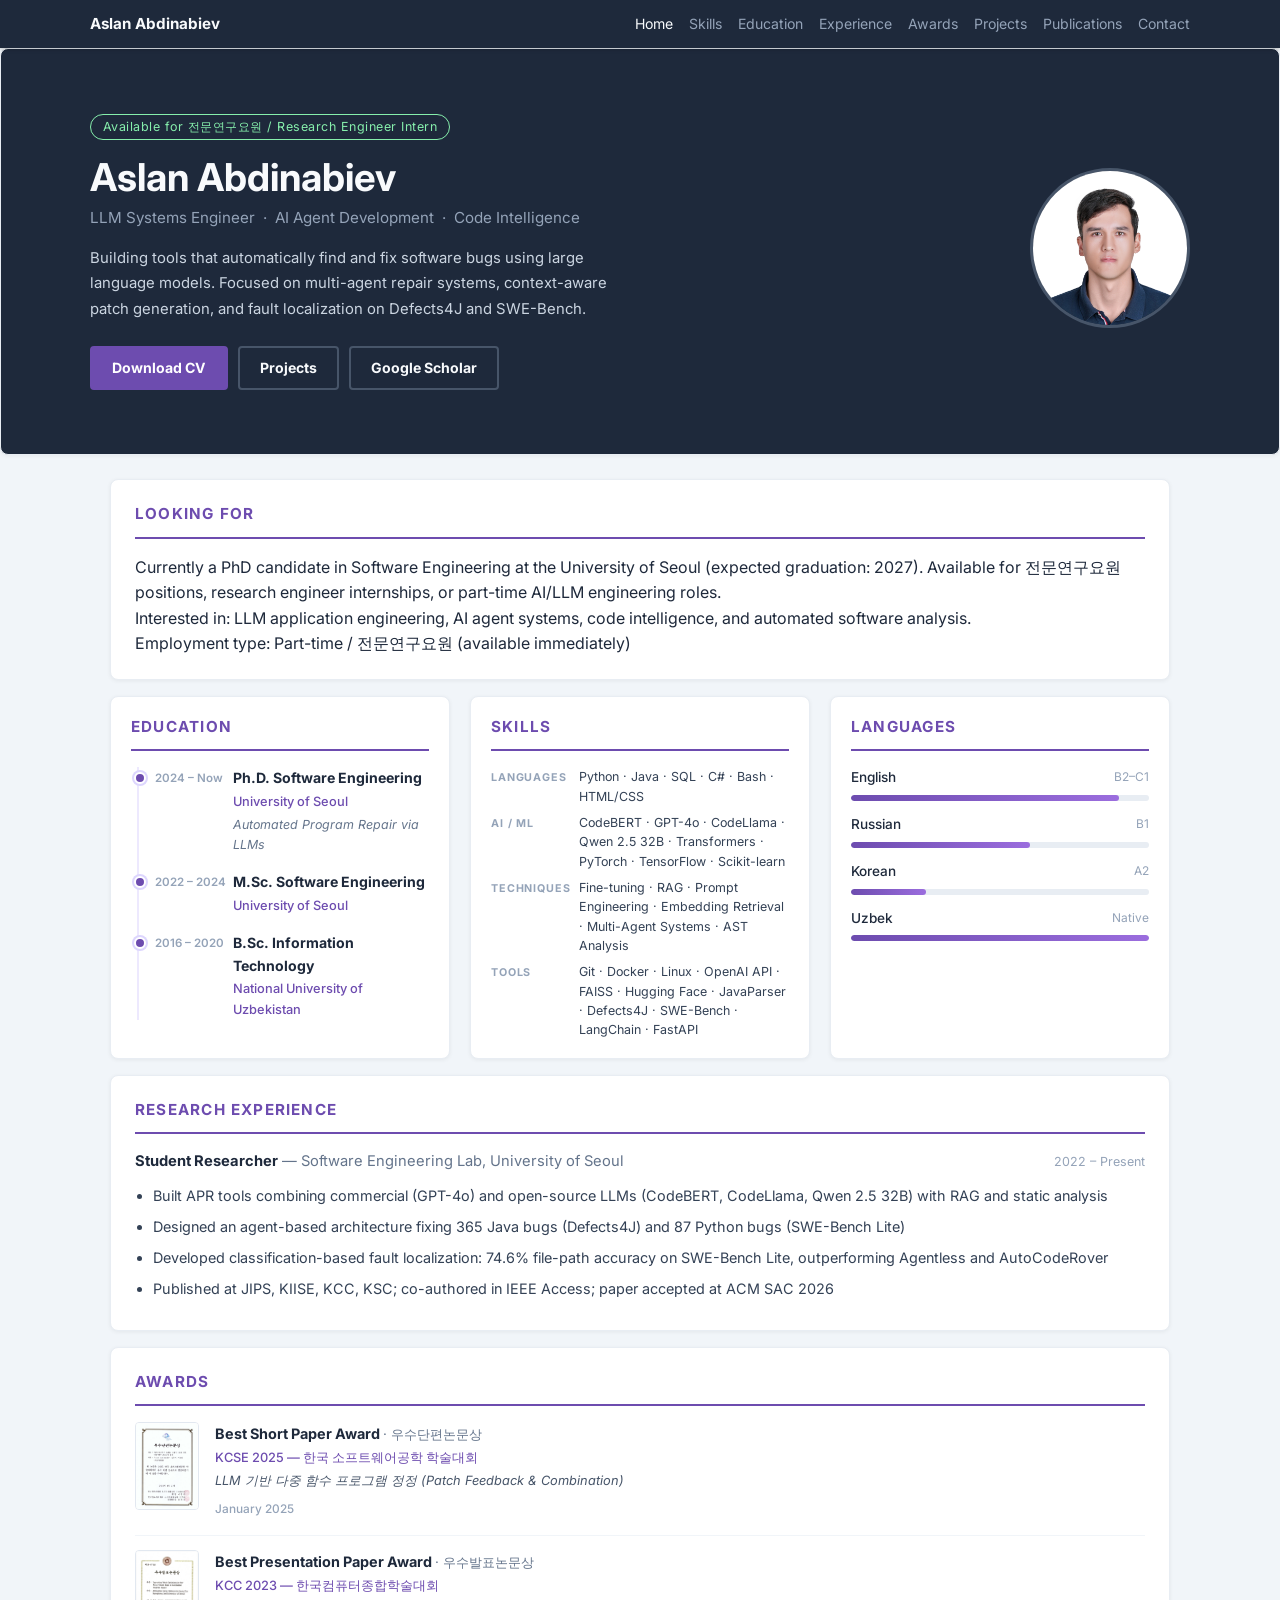
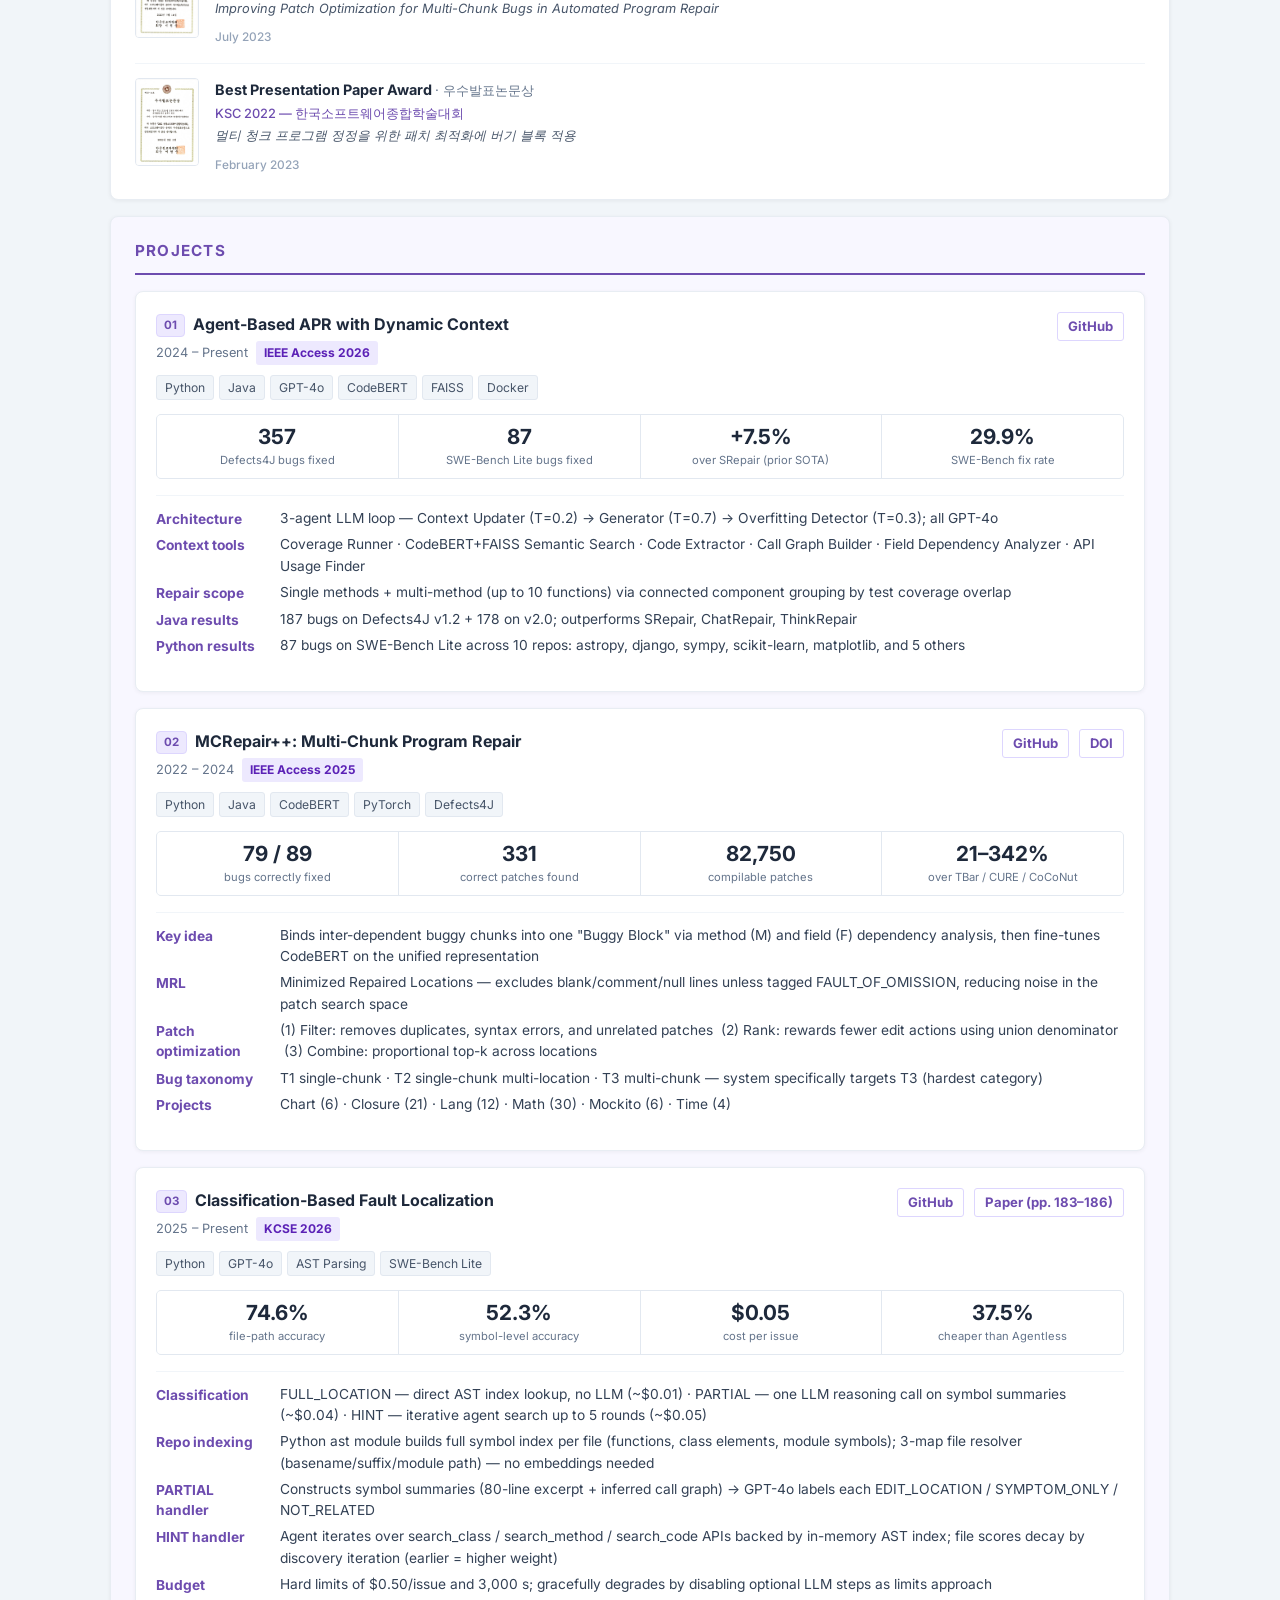
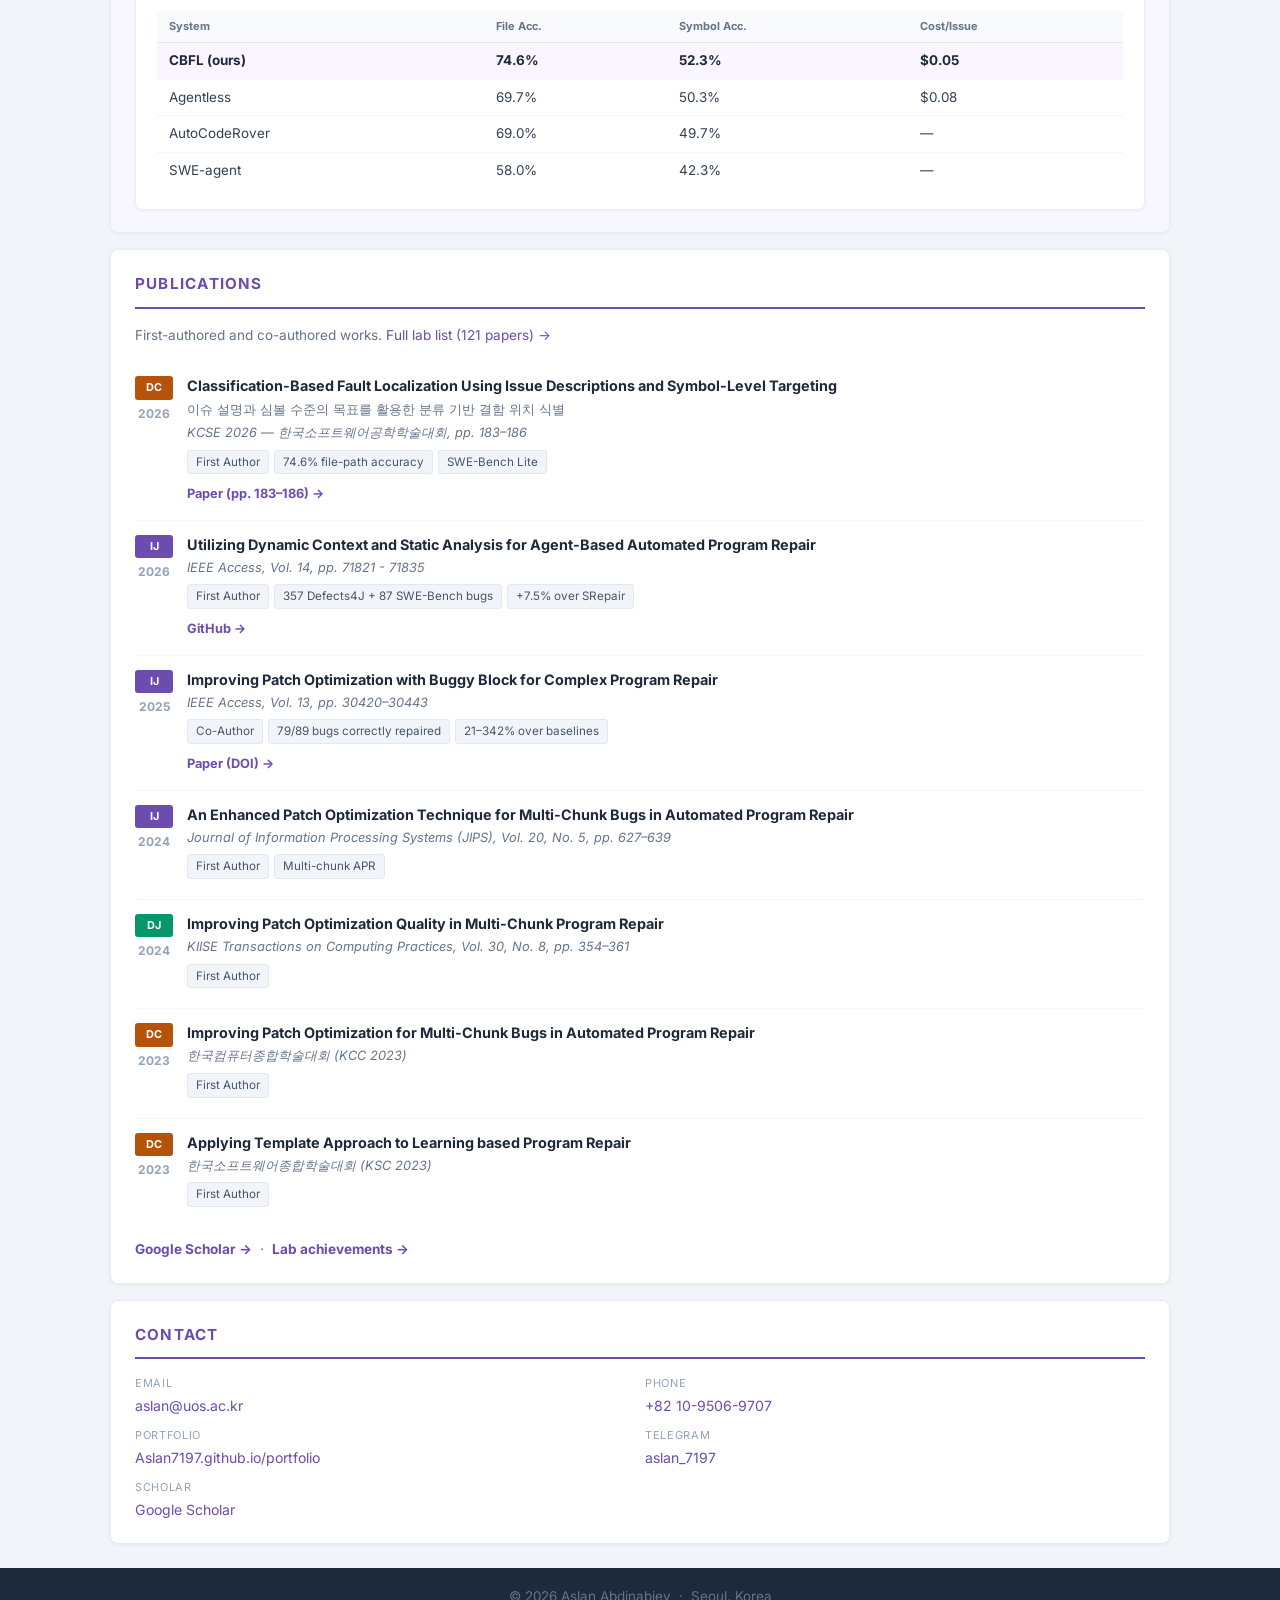
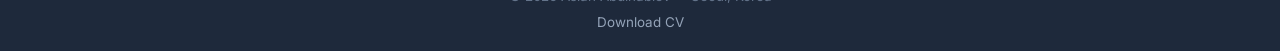
==== commit 601fa318: "Update project status and publication year" ====
--- a/index.html
+++ b/index.html
@@ -215,7 +215,7 @@
                 <h3><span class="proj-num">01</span> Agent-Based APR with Dynamic Context</h3>
                 <div class="proj-meta">
                   <span class="proj-year">2024 – Present</span>
-                  <span class="proj-chip">Under Review · IEEE Access</span>
+                  <span class="proj-chip">IEEE Access 2026</span>
                 </div>
               </div>
               <div class="proj-actions">
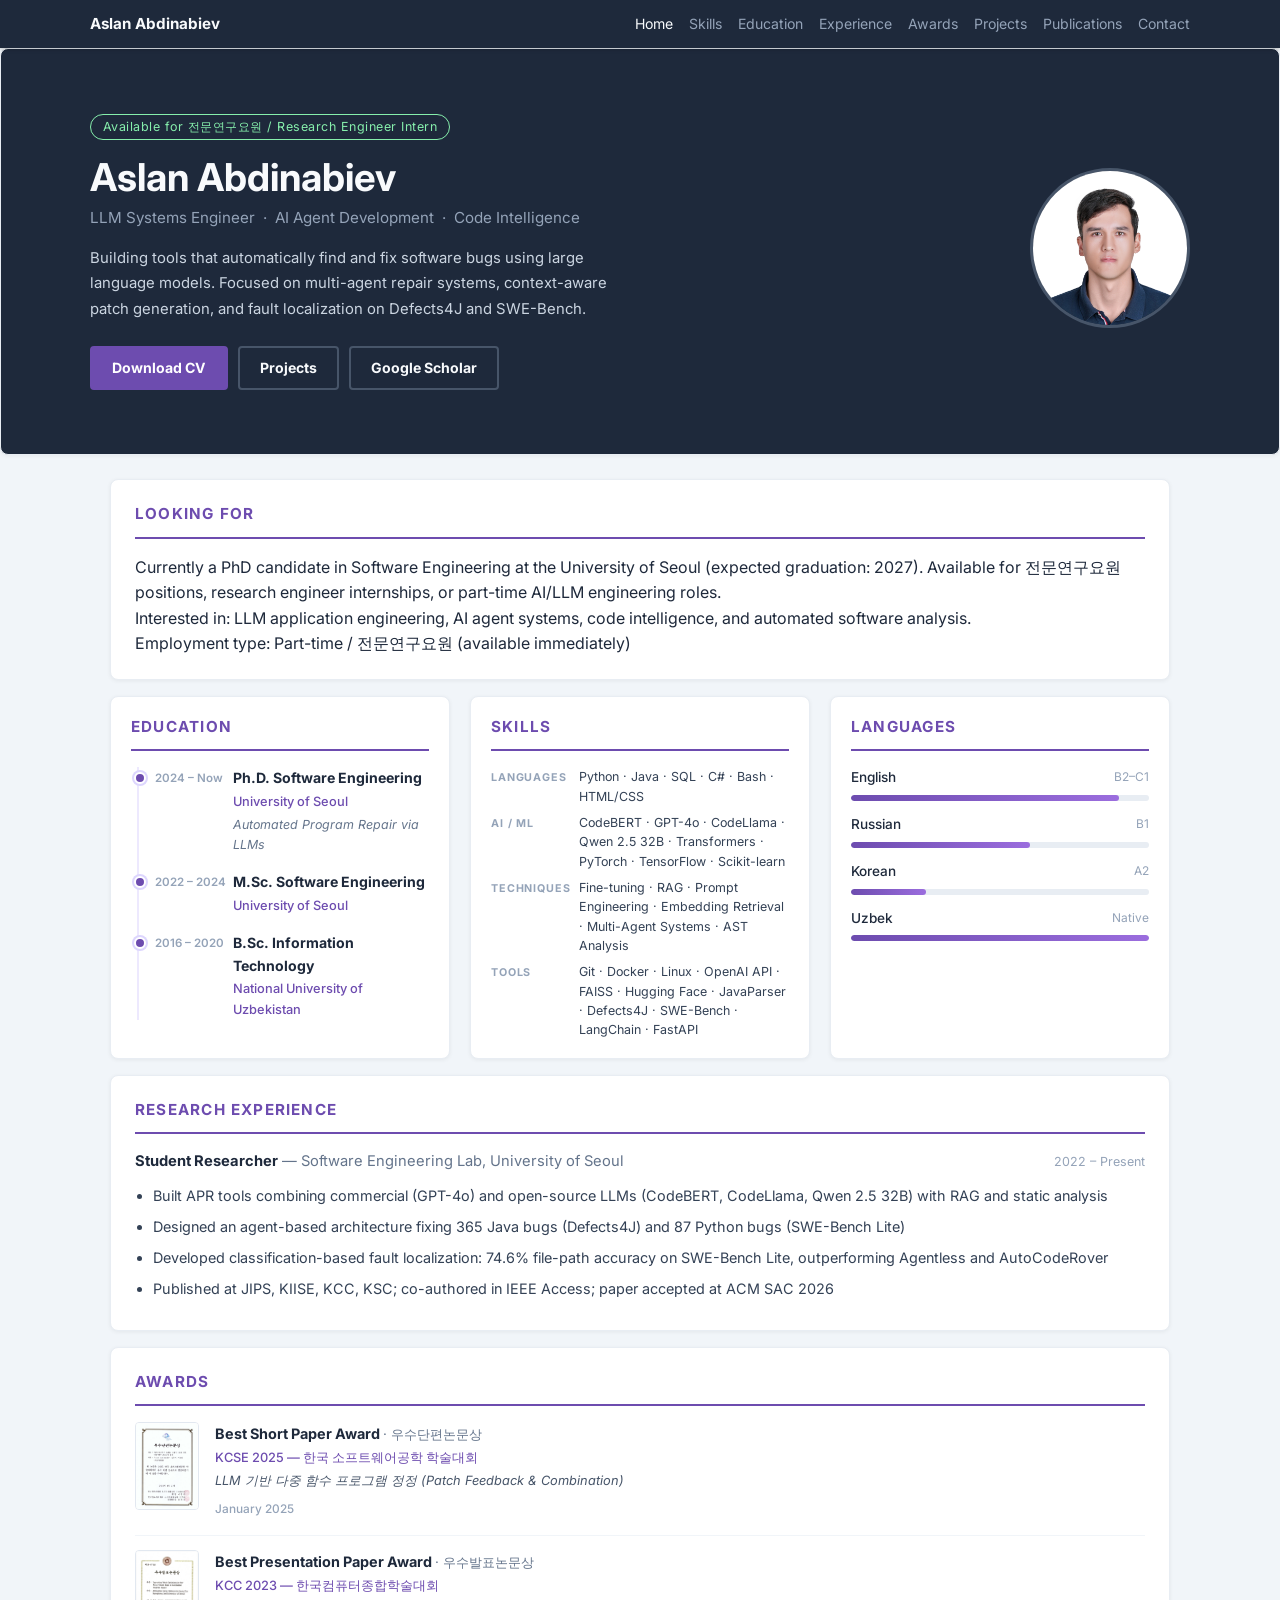
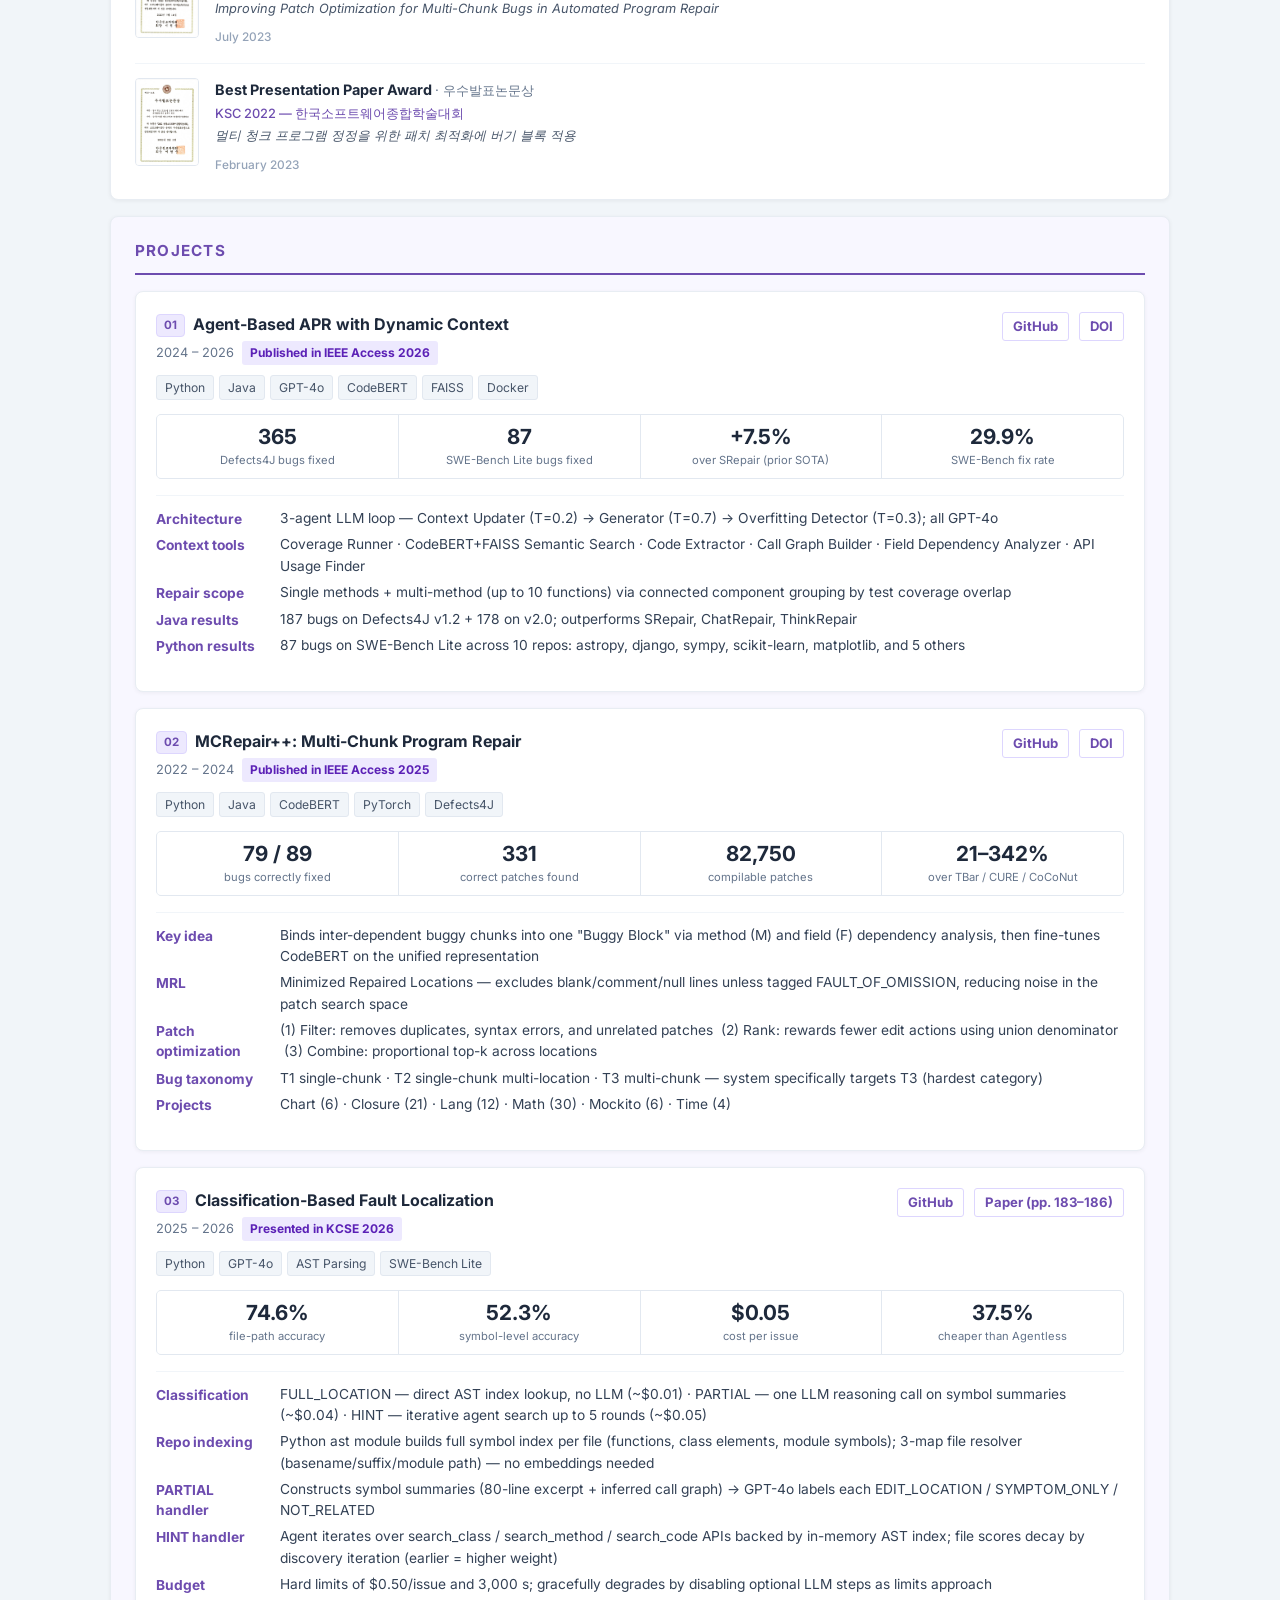
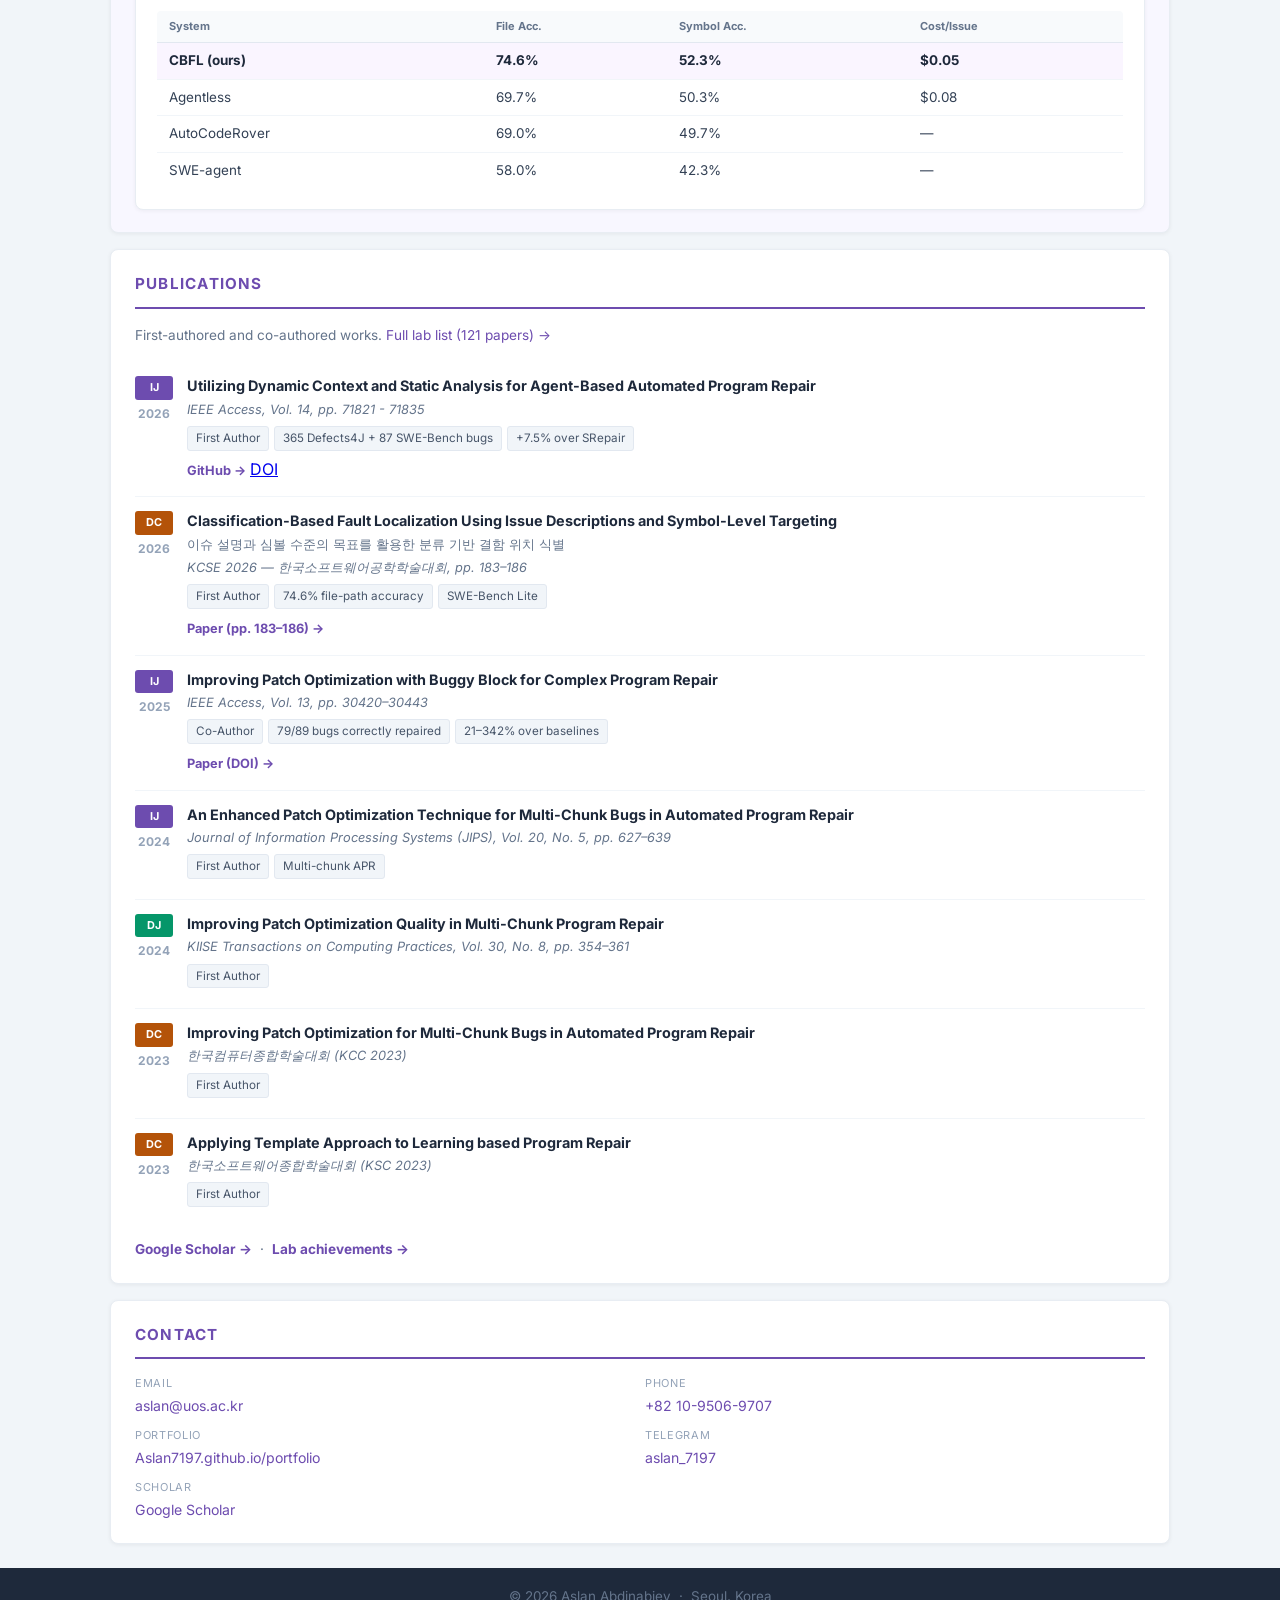
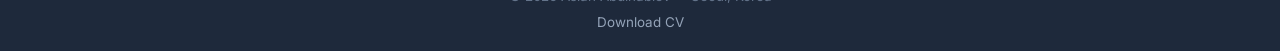
==== commit f7b5ac29: "Update index.html" ====
--- a/index.html
+++ b/index.html
@@ -214,12 +214,13 @@
               <div class="proj-title-block">
                 <h3><span class="proj-num">01</span> Agent-Based APR with Dynamic Context</h3>
                 <div class="proj-meta">
-                  <span class="proj-year">2024 – Present</span>
-                  <span class="proj-chip">IEEE Access 2026</span>
+                  <span class="proj-year">2024 – 2026</span>
+                  <span class="proj-chip">Published in IEEE Access 2026</span>
                 </div>
               </div>
               <div class="proj-actions">
                 <a href="https://github.com/soft7197/dcsa4apr" target="_blank">GitHub</a>
+                <a href="https://doi.org/10.1109/ACCESS.2026.3691783" target="_blank">DOI</a>
               </div>
             </div>
 
@@ -229,7 +230,7 @@
 
             <div class="proj-metrics">
               <div class="proj-metric">
-                <strong>357</strong>
+                <strong>365</strong>
                 <span>Defects4J bugs fixed</span>
               </div>
               <div class="proj-metric">
@@ -271,7 +272,7 @@
                 <h3><span class="proj-num">02</span> MCRepair++: Multi-Chunk Program Repair</h3>
                 <div class="proj-meta">
                   <span class="proj-year">2022 – 2024</span>
-                  <span class="proj-chip">IEEE Access 2025</span>
+                  <span class="proj-chip">Published in IEEE Access 2025</span>
                 </div>
               </div>
               <div class="proj-actions">
@@ -327,8 +328,8 @@
               <div class="proj-title-block">
                 <h3><span class="proj-num">03</span> Classification-Based Fault Localization</h3>
                 <div class="proj-meta">
-                  <span class="proj-year">2025 – Present</span>
-                  <span class="proj-chip">KCSE 2026</span>
+                  <span class="proj-year">2025 – 2026</span>
+                  <span class="proj-chip">Presented in KCSE 2026</span>
                 </div>
               </div>
               <div class="proj-actions">
@@ -400,7 +401,23 @@
           </p>
 
           <div class="pub-list">
-
+            <div class="pub-item">
+              <div class="pub-left">
+                <span class="pub-badge ij">IJ</span>
+                <span class="pub-year">2026</span>
+              </div>
+              <div class="pub-right">
+                <p class="pub-title">Utilizing Dynamic Context and Static Analysis for Agent-Based Automated Program Repair</p>
+                <p class="pub-venue">IEEE Access, Vol. 14, pp. 71821 - 71835</p>
+                <div class="pub-chips">
+                  <span>First Author</span><span>365 Defects4J + 87 SWE-Bench bugs</span><span>+7.5% over SRepair</span>
+                </div>
+                <a href="https://github.com/soft7197/dcsa4apr" target="_blank" class="pub-link">GitHub →</a>
+                <a href="https://doi.org/10.1109/ACCESS.2026.3691783" target="_blank">DOI</a>
+              </div>
+            </div>
+
+            
             <div class="pub-item">
               <div class="pub-left">
                 <span class="pub-badge dc">DC</span>
@@ -417,20 +434,6 @@
               </div>
             </div>
 
-            <div class="pub-item">
-              <div class="pub-left">
-                <span class="pub-badge ij">IJ</span>
-                <span class="pub-year">2026</span>
-              </div>
-              <div class="pub-right">
-                <p class="pub-title">Utilizing Dynamic Context and Static Analysis for Agent-Based Automated Program Repair</p>
-                <p class="pub-venue">IEEE Access, Vol. 14, pp. 71821 - 71835</p>
-                <div class="pub-chips">
-                  <span>First Author</span><span>357 Defects4J + 87 SWE-Bench bugs</span><span>+7.5% over SRepair</span>
-                </div>
-                <a href="https://github.com/soft7197/dcsa4apr" target="_blank" class="pub-link">GitHub →</a>
-              </div>
-            </div>
 
             <div class="pub-item">
               <div class="pub-left">
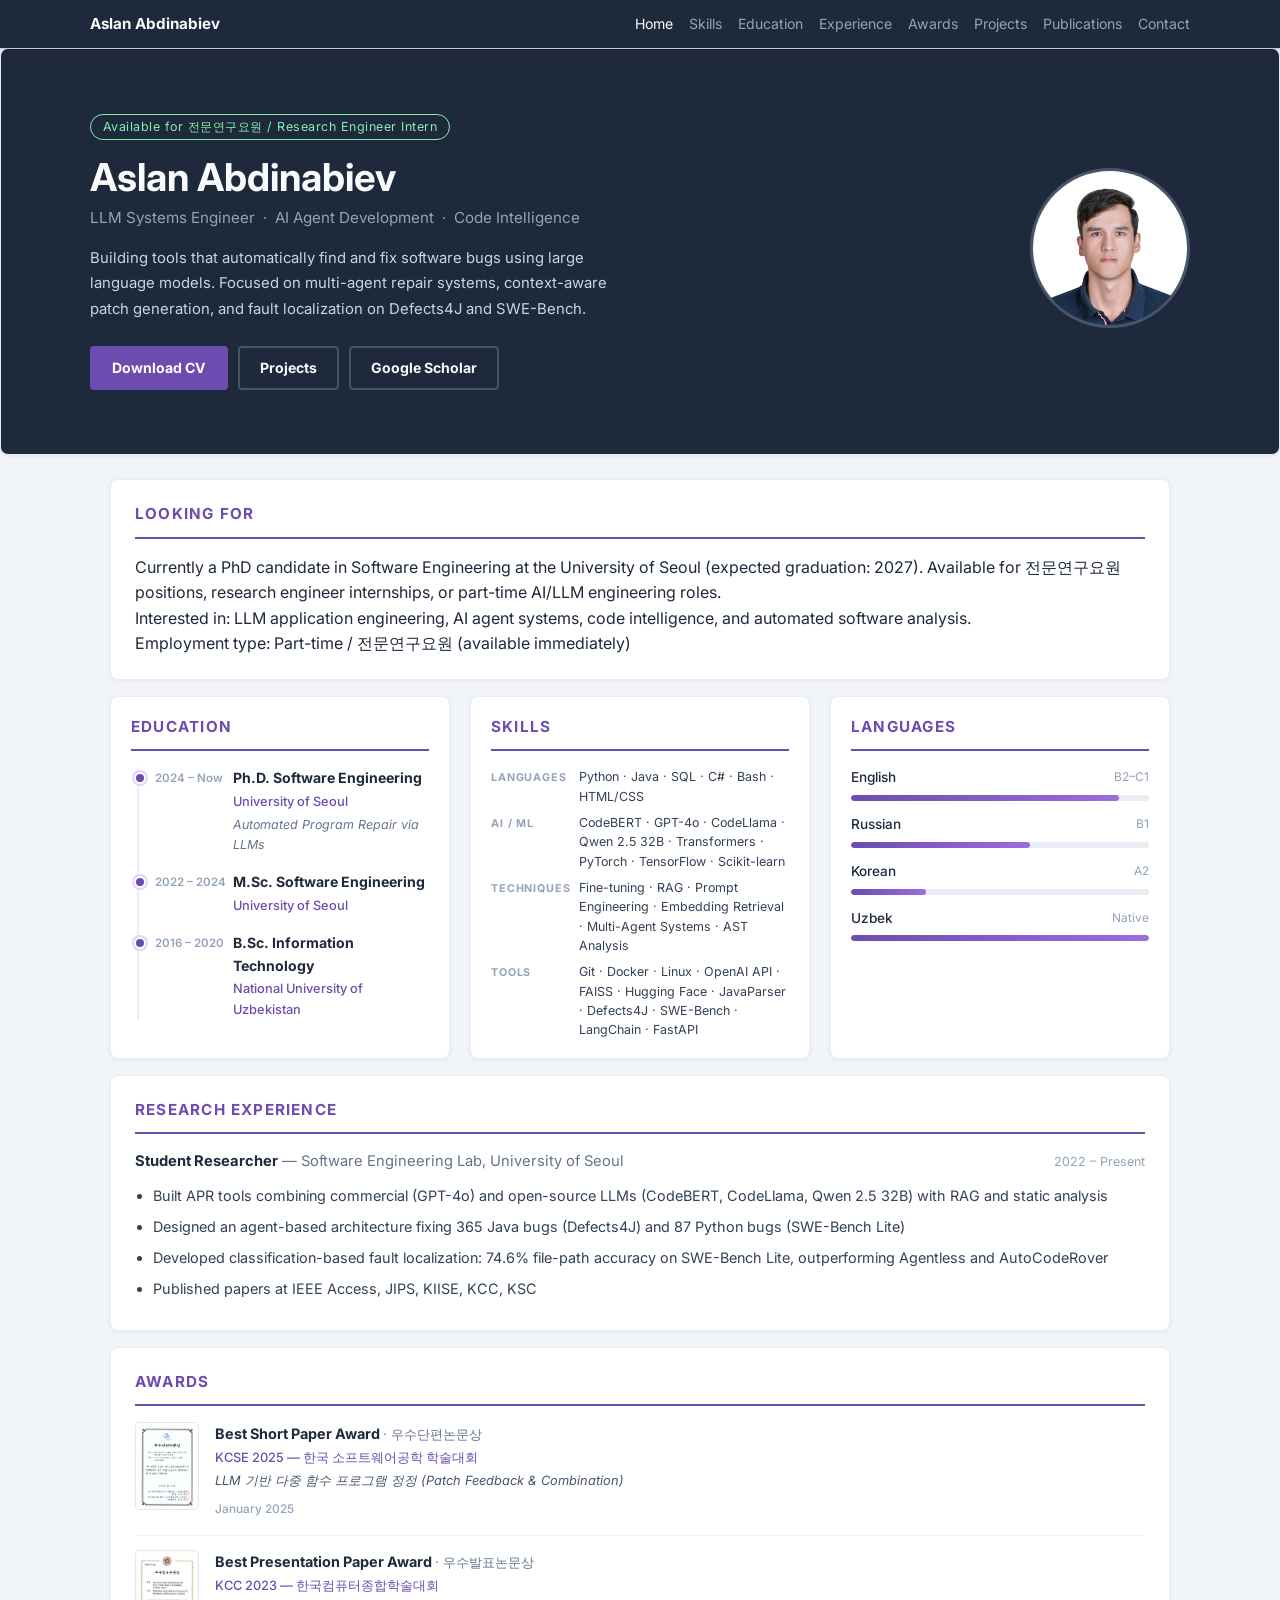
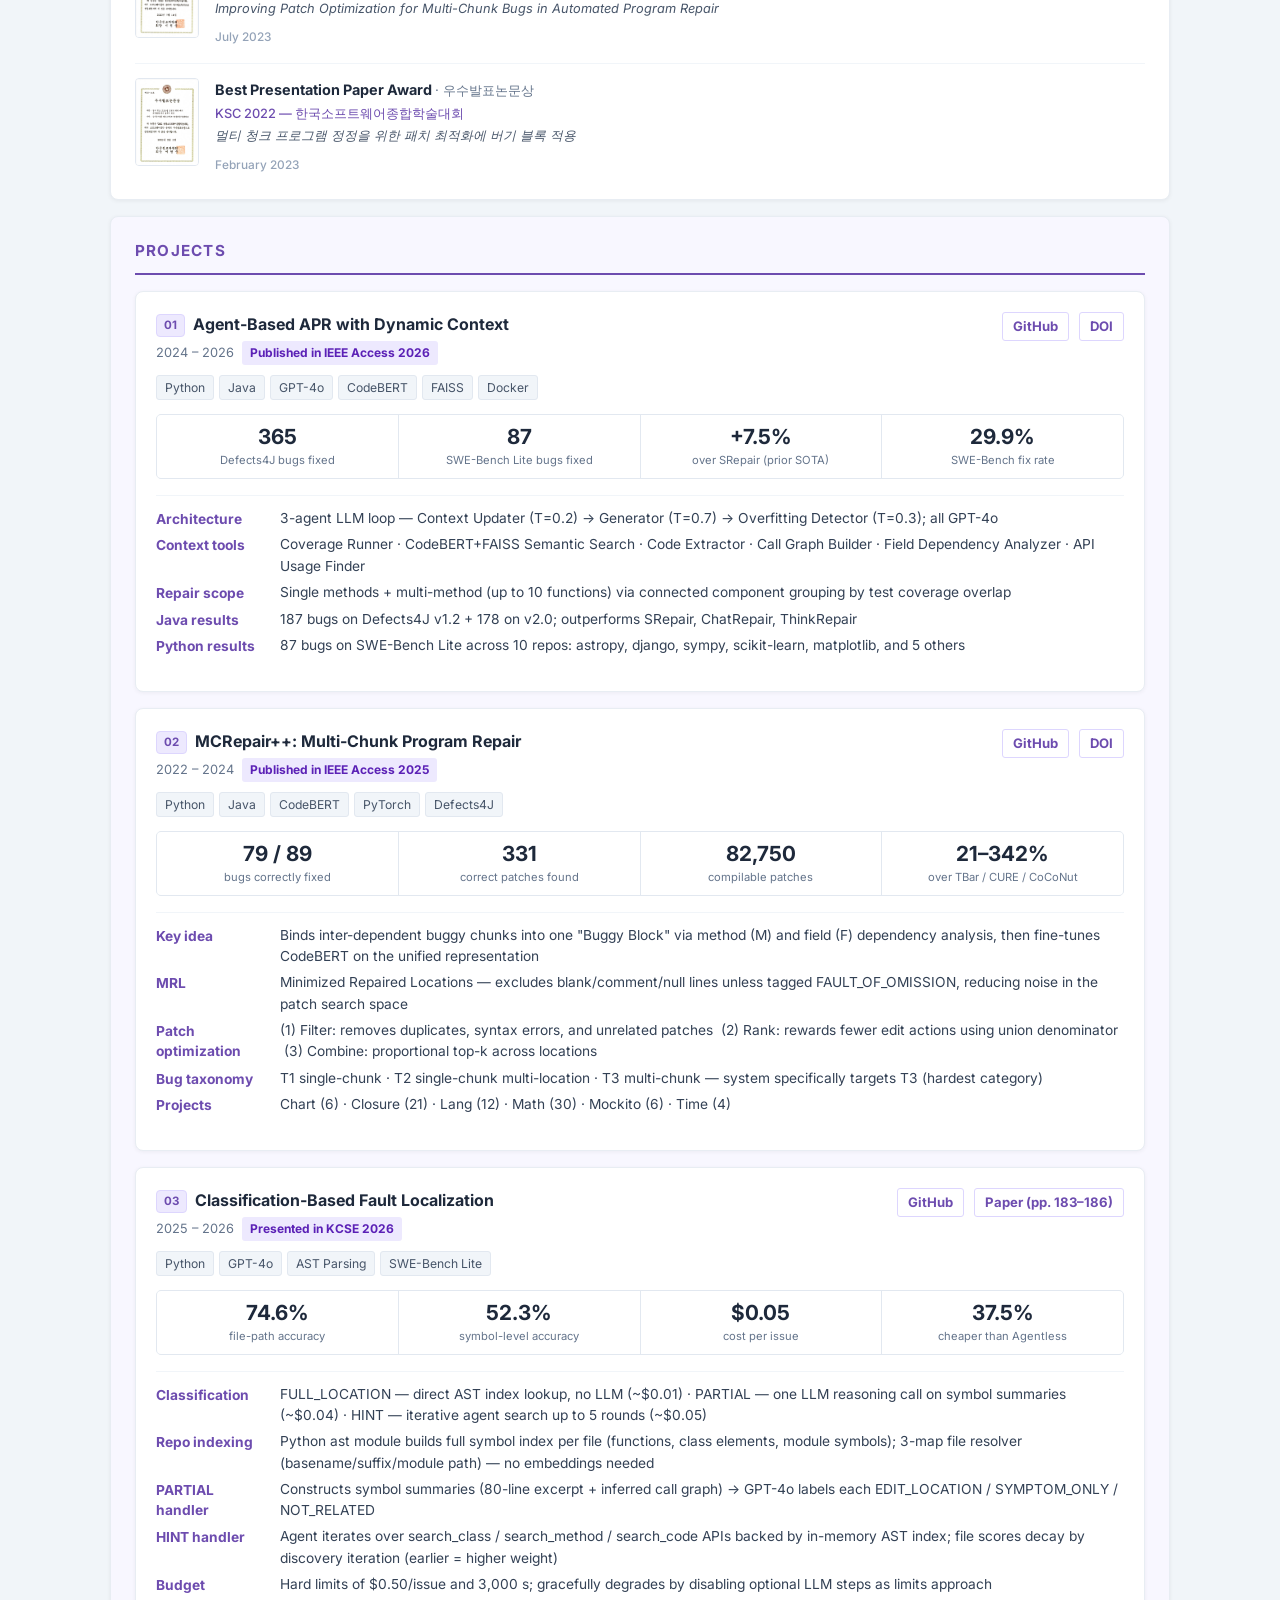
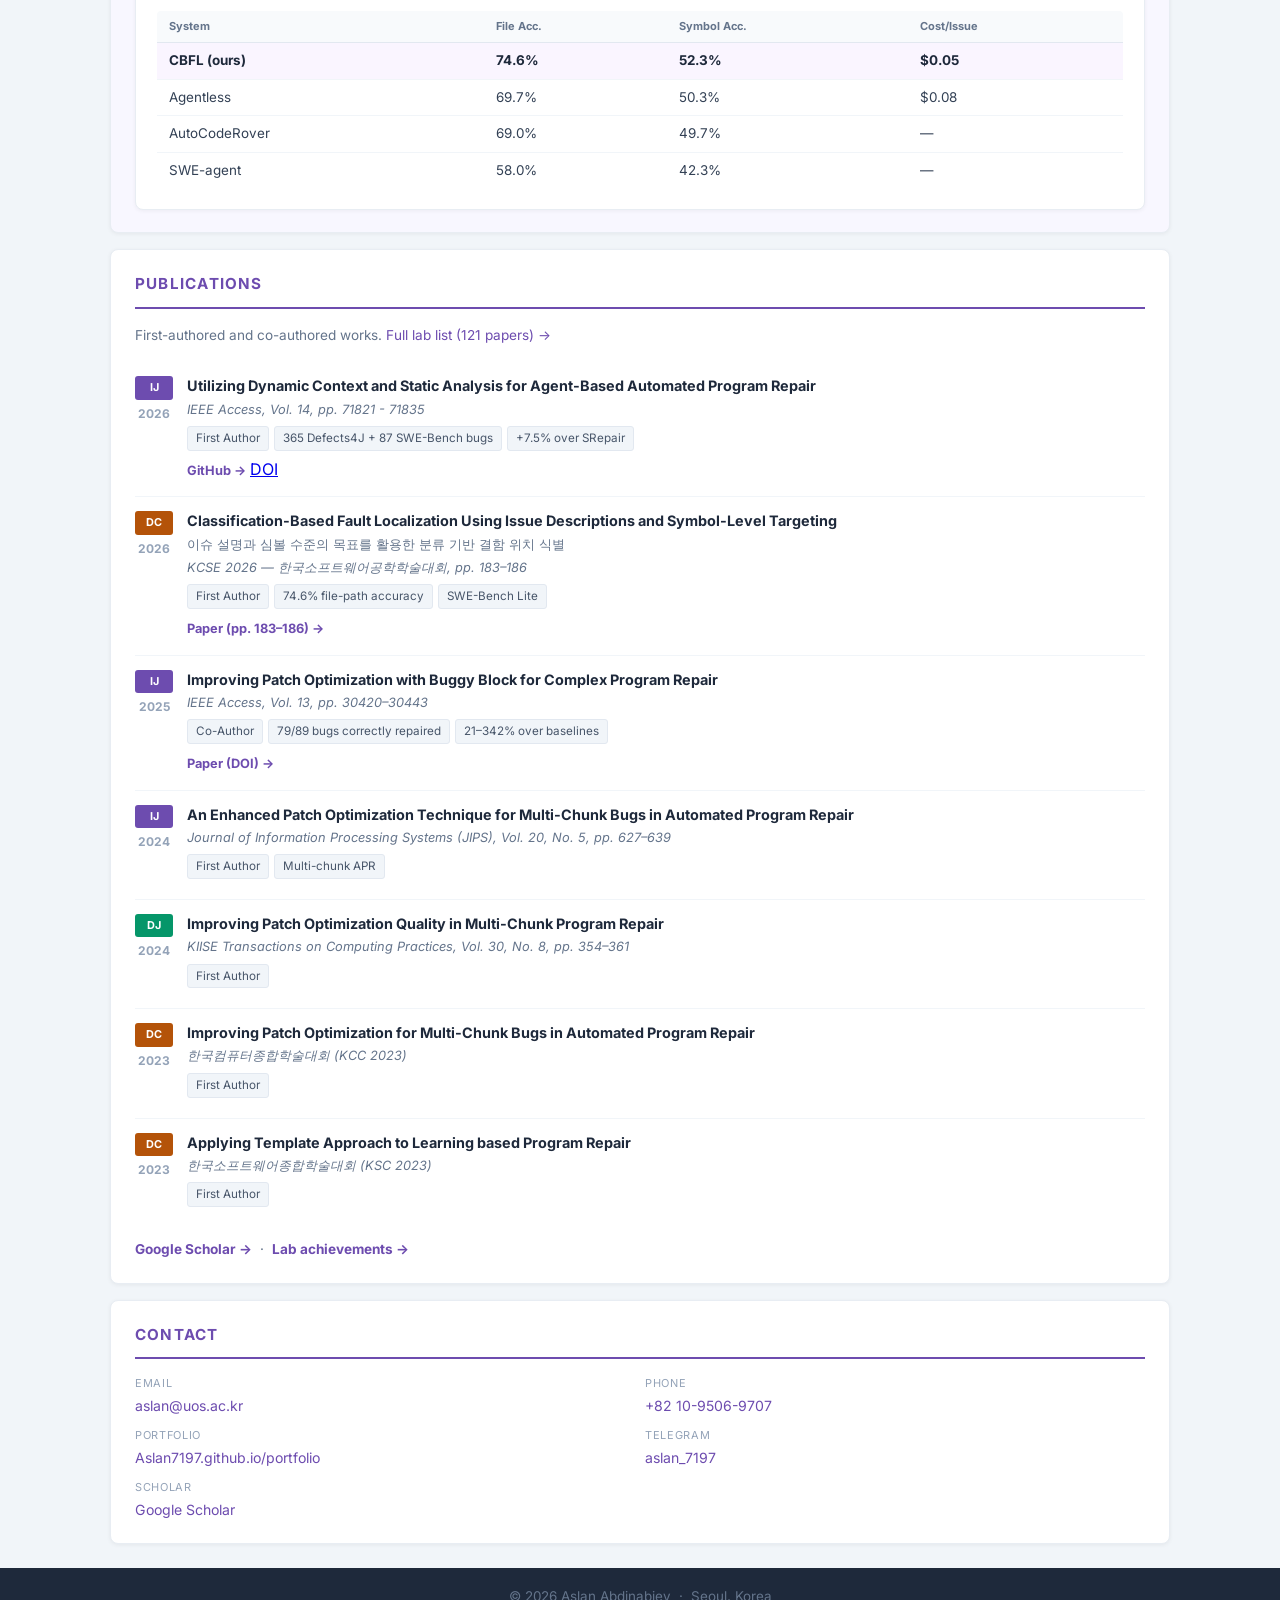
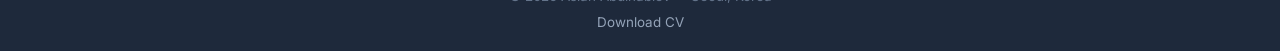
==== commit 5f80a3db: "Update index.html" ====
--- a/index.html
+++ b/index.html
@@ -156,7 +156,7 @@
             <li>Built APR tools combining commercial (GPT-4o) and open-source LLMs (CodeBERT, CodeLlama, Qwen 2.5 32B) with RAG and static analysis</li>
             <li>Designed an agent-based architecture fixing 365 Java bugs (Defects4J) and 87 Python bugs (SWE-Bench Lite)</li>
             <li>Developed classification-based fault localization: 74.6% file-path accuracy on SWE-Bench Lite, outperforming Agentless and AutoCodeRover</li>
-            <li>Published at JIPS, KIISE, KCC, KSC; co-authored in IEEE Access; paper accepted at ACM SAC 2026</li>
+            <li>Published papers at IEEE Access, JIPS, KIISE, KCC, KSC</li>
           </ul>
         </section>
 
